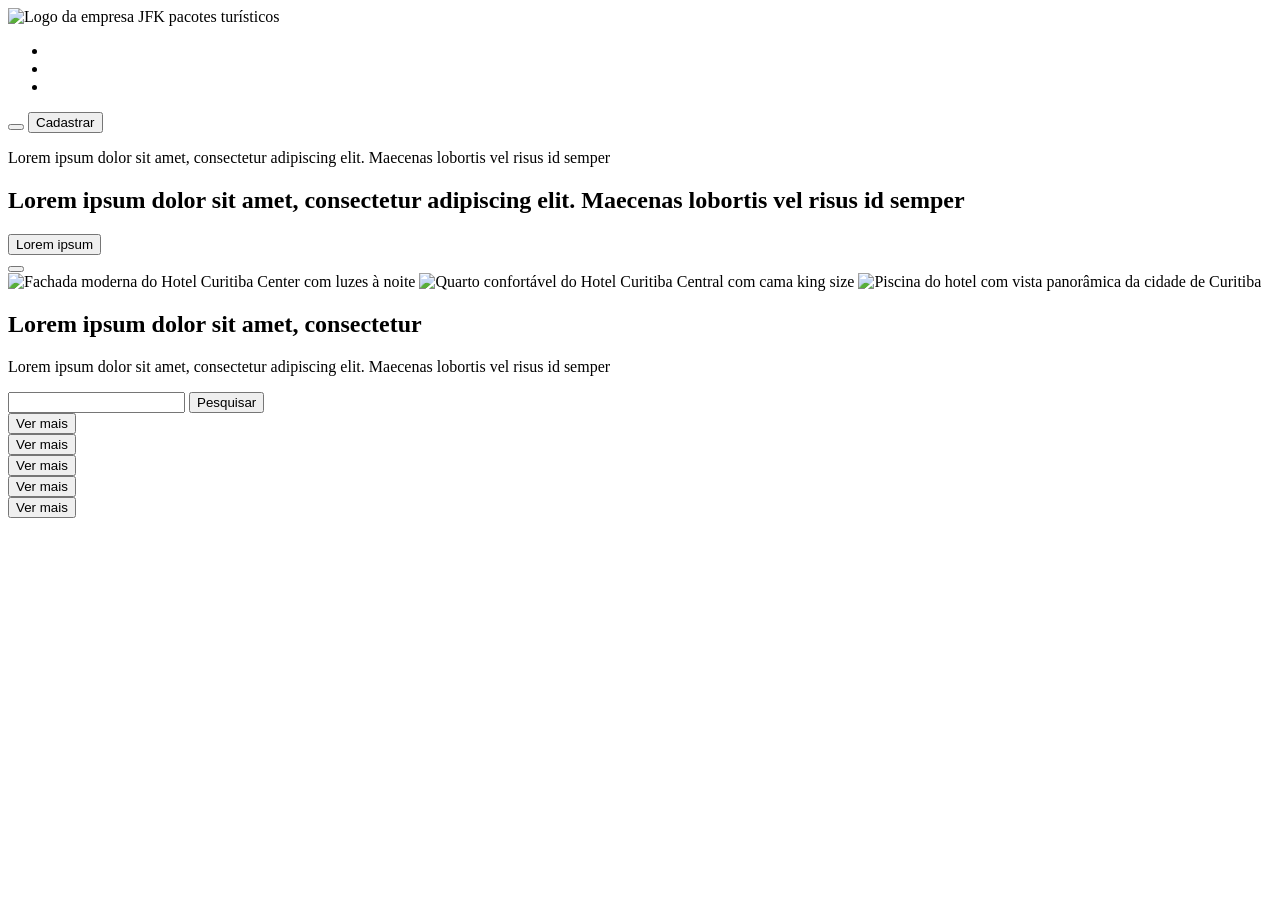
==== index.html @ 351b77db "first commit" ====
<!DOCTYPE html>
<html lang="pt-br">
	<head>
		<meta charset="UTF-8" />
		<meta name="viewport" content="width=device-width, initial-scale=1.0" />
		<title>JFK pacotes turísticos</title>
	</head>
	<body>
		<header>
			<nav>
				<img class="logo" alt="Logo da empresa JFK pacotes turísticos" />
				<div>
					<ul>
						<!-- ícones das redes sociais -->
						<li>
							<i></i>
						</li>
						<li>
							<i></i>
						</li>
						<li>
							<i></i>
						</li>
					</ul>
					<button><i></i></button>
					<button>Cadastrar</button>
				</div>
			</nav>
		</header>
		<main>
			<!-- HeroSection -->
			<section>
				<div>
					<p>Lorem ipsum dolor sit amet, consectetur adipiscing elit. Maecenas lobortis vel risus id semper</p>
					<h1>Lorem ipsum dolor sit amet, consectetur adipiscing elit. Maecenas lobortis vel risus id semper</h1>
					<button>
						<span>Lorem ipsum</span>
						<i></i>
					</button>
				</div>
				<button>
					<i></i>
				</button>
				<div class="carousel">
					<img src="" alt="Fachada moderna do Hotel Curitiba Center com luzes à noite" />
					<img src="" alt="Quarto confortável do Hotel Curitiba Central com cama king size" />
					<img src="" alt="Piscina do hotel com vista panorâmica da cidade de Curitiba" />
				</div>
			</section>
			<!-- Seção de pesquisa -->
			<section>
				<div>
					<div>
						<h2>Lorem ipsum dolor sit amet, consectetur</h2>
						<p>Lorem ipsum dolor sit amet, consectetur adipiscing elit. Maecenas lobortis vel risus id semper</p>
					</div>
					<div>
						<form action="">
							<input type="text" />
							<button><span>Pesquisar</span></button>
						</form>
					</div>
				</div>
				<div>
					<article class="card">
						<button>Ver mais</button>
					</article>
					<article class="card">
						<button>Ver mais</button>
					</article>
					<article class="card">
						<button>Ver mais</button>
					</article>
					<article class="card">
						<button>Ver mais</button>
					</article>
					<article class="card">
						<button>Ver mais</button>
					</article>
				</div>
			</section>
		</main>
	</body>
</html>
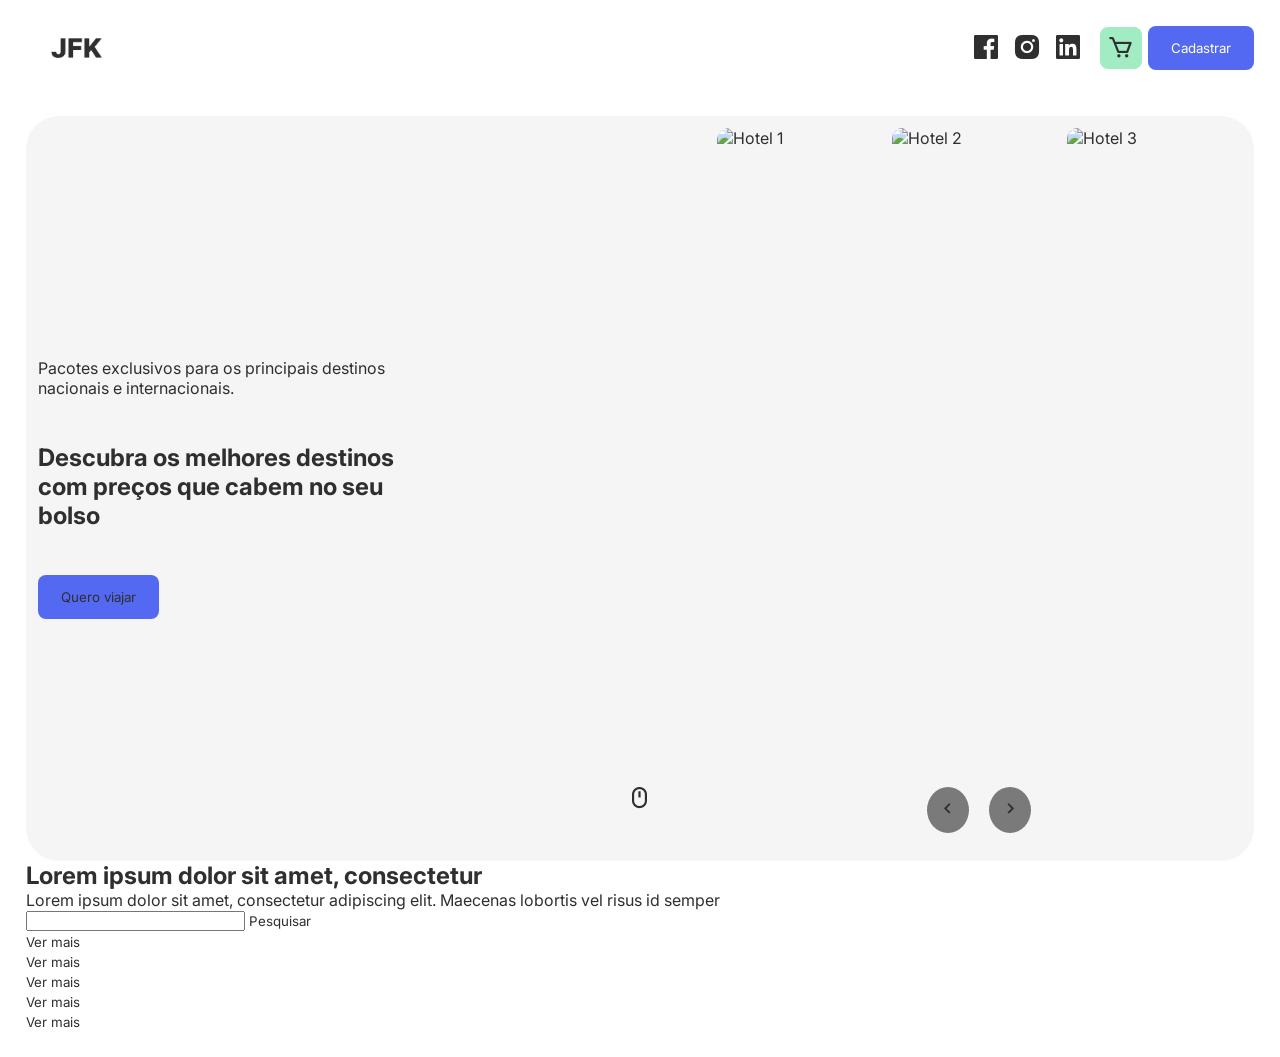
==== commit 36b040f0: "Adiciona logo da empresa e estiliza o layout da página inicial com CSS" ====
--- a/index.html
+++ b/index.html
@@ -4,47 +4,56 @@
 		<meta charset="UTF-8" />
 		<meta name="viewport" content="width=device-width, initial-scale=1.0" />
 		<title>JFK pacotes turísticos</title>
+		<link rel="stylesheet" href="./assets/styles.css" />
+		<link href="https://unpkg.com/boxicons@2.1.4/css/boxicons.min.css" rel="stylesheet" />
 	</head>
 	<body>
 		<header>
+			<img class="logo" src="./assets/company-logo.png" alt="Logo da empresa JFK pacotes turísticos" />
 			<nav>
-				<img class="logo" alt="Logo da empresa JFK pacotes turísticos" />
-				<div>
-					<ul>
-						<!-- ícones das redes sociais -->
-						<li>
-							<i></i>
-						</li>
-						<li>
-							<i></i>
-						</li>
-						<li>
-							<i></i>
-						</li>
-					</ul>
-					<button><i></i></button>
-					<button>Cadastrar</button>
+				<ul>
+					<li>
+						<i class="bx bxl-facebook-square"></i>
+					</li>
+					<li>
+						<i class="bx bxl-instagram-alt"></i>
+					</li>
+					<li>
+						<i class="bx bxl-linkedin-square"></i>
+					</li>
+				</ul>
+				<div class="buttons">
+					<button class="button default"><i class="bx bx-cart"></i></button>
+					<button class="button primary">Cadastrar</button>
 				</div>
 			</nav>
 		</header>
 		<main>
 			<!-- HeroSection -->
-			<section>
-				<div>
-					<p>Lorem ipsum dolor sit amet, consectetur adipiscing elit. Maecenas lobortis vel risus id semper</p>
-					<h1>Lorem ipsum dolor sit amet, consectetur adipiscing elit. Maecenas lobortis vel risus id semper</h1>
-					<button>
-						<span>Lorem ipsum</span>
+			<section class="hero-section">
+				<div class="content">
+					<p>Pacotes exclusivos para os principais destinos nacionais e internacionais.</p>
+					<h1>Descubra os melhores destinos com preços que cabem no seu bolso</h1>
+					<button class="button primary">
+						<span>Quero viajar</span>
 						<i></i>
 					</button>
 				</div>
-				<button>
-					<i></i>
+				<button class="button-cursor">
+					<i class="bx bx-mouse bx-fade-down"></i>
 				</button>
-				<div class="carousel">
-					<img src="" alt="Fachada moderna do Hotel Curitiba Center com luzes à noite" />
-					<img src="" alt="Quarto confortável do Hotel Curitiba Central com cama king size" />
-					<img src="" alt="Piscina do hotel com vista panorâmica da cidade de Curitiba" />
+
+				<div class="carousel-vertical">
+					<div class="carousel-track">
+						<img src="https://picsum.photos/id/1018/400/700" alt="Hotel 1" />
+						<img src="https://picsum.photos/id/1015/400/700" alt="Hotel 2" />
+						<img src="https://picsum.photos/id/1016/400/700" alt="Hotel 3" />
+					</div>
+
+					<div class="carousel-controls">
+						<button id="prevV"><i class="bx bx-chevron-left"></i></button>
+						<button id="nextV"><i class="bx bx-chevron-right"></i></button>
+					</div>
 				</div>
 			</section>
 			<!-- Seção de pesquisa -->
@@ -80,5 +89,27 @@
 				</div>
 			</section>
 		</main>
+		<script>
+			const track = document.querySelector(".carousel-track");
+			const prevV = document.getElementById("prevV");
+			const nextV = document.getElementById("nextV");
+
+			let index = 0;
+
+			function updateCarousel() {
+				const offset = -index * 420; // largura do card + margin-right
+				track.style.transform = `translateX(${offset}px)`;
+			}
+
+			nextV.addEventListener("click", () => {
+				index = (index + 1) % track.children.length;
+				updateCarousel();
+			});
+
+			prevV.addEventListener("click", () => {
+				index = (index - 1 + track.children.length) % track.children.length;
+				updateCarousel();
+			});
+		</script>
 	</body>
 </html>
--- a/assets/styles.css
+++ b/assets/styles.css
@@ -0,0 +1,145 @@
+@import url("https://fonts.googleapis.com/css2?family=Inter:ital,opsz,wght@0,14..32,100..900;1,14..32,100..900&display=swap");
+
+* {
+	padding: 0;
+	margin: 0;
+	font-family: "Inter", sans-serif;
+	color: #2f2f2f;
+}
+
+.button {
+	display: flex;
+	justify-content: center;
+	border-radius: 8px;
+	align-items: center;
+    width: fit-content;
+}
+
+.button.default {
+	padding: 0.6vw;
+	background-color: #37d67f77;
+}
+
+.button.primary {
+	padding: 1.6vh 1.8vw;
+	background-color: #5469f1;
+	color: white;
+}
+
+button {
+	border: none;
+	background-color: transparent;
+}
+
+body {
+	padding: 2vw;
+}
+
+header {
+	padding: 2vw;
+	display: flex;
+	align-items: center;
+	background-color: white;
+	position: fixed;
+	top: 0;
+	width: -webkit-fill-available;
+	justify-content: space-between;
+}
+
+header nav {
+	gap: 1.2vw;
+}
+
+header nav,
+nav ul,
+header nav .buttons {
+	display: flex;
+	align-items: center;
+}
+
+nav i {
+	font-size: 2em;
+}
+
+header nav .buttons {
+	gap: 0.5vw;
+}
+
+header nav ul {
+	list-style: none;
+	gap: 0.7vw;
+}
+
+.logo {
+	width: 4vw;
+	height: fit-content;
+}
+
+.hero-section {
+	background-color: #83838314;
+	padding: 1vw;
+	border-radius: 33px;
+	height: 80vh;
+	display: flex;
+	position: relative;
+	margin-top: 10vh;
+    justify-content: space-between;
+	align-items: center;
+}
+
+.hero-section .content {
+	display: flex;
+	flex-direction: column;
+	width: 30vw;
+	gap: 5vh;
+}
+
+.button-cursor {
+	position: absolute;
+	bottom: 4vh;
+	left: 50%;
+	transform: translate(-50%, -50%);
+}
+
+.button-cursor i {
+	font-size: 2vw;
+}
+.carousel-vertical {
+	position: relative;
+    width: 41vw;
+    height: 100%;
+	overflow: hidden;
+	border-radius: 12px;
+}
+
+.carousel-track {
+	display: flex;
+	transition: transform 0.6s ease-in-out;
+}
+
+.carousel-track img {
+	width: 400px;
+	height: 700px;
+	object-fit: cover;
+	margin-right: 20px;
+	border-radius: 10px;
+}
+
+.carousel-controls {
+	position: absolute;
+	bottom: 15px;
+	left: 50%;
+	transform: translateX(-50%);
+	display: flex;
+	gap: 20px;
+}
+
+.carousel-controls button {
+	background: rgba(0, 0, 0, 0.5);
+	color: white;
+	border: none;
+	padding: 10px;
+	font-size: 22px;
+	border-radius: 50%;
+	cursor: pointer;
+}
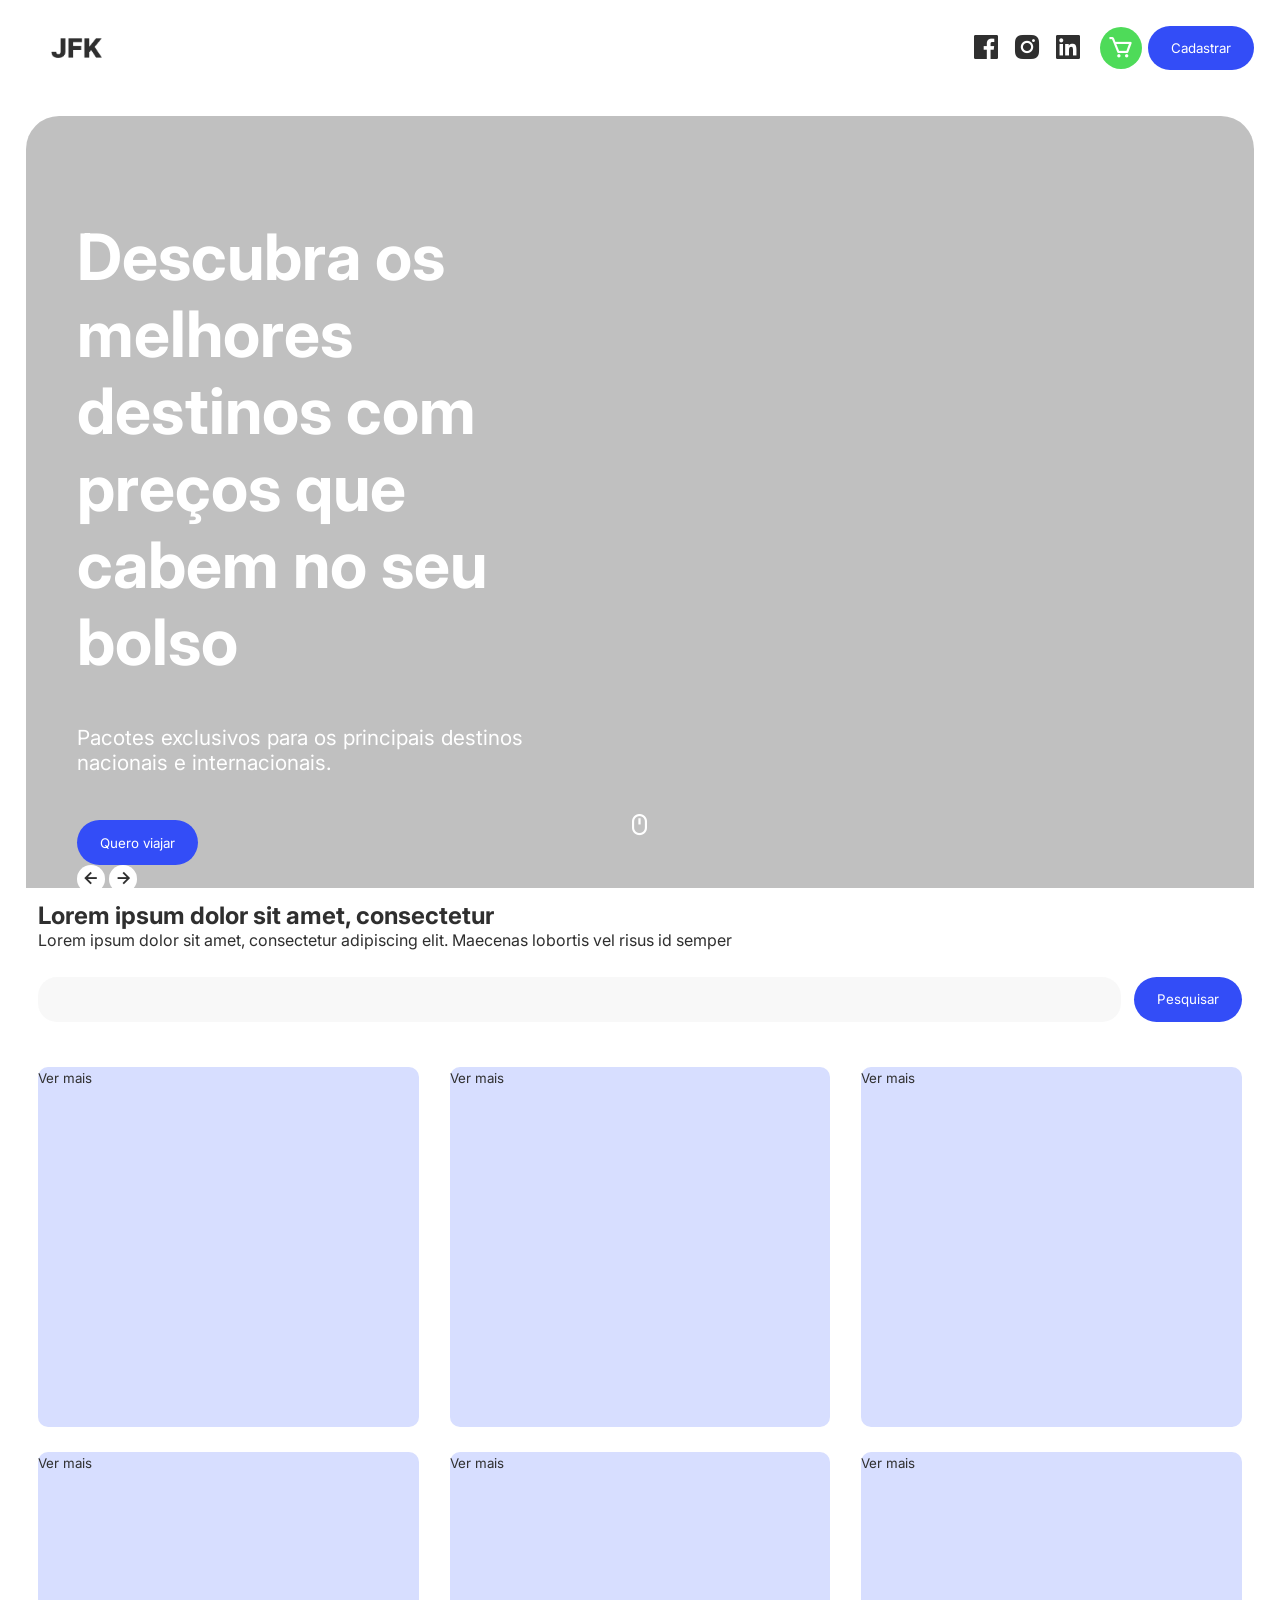
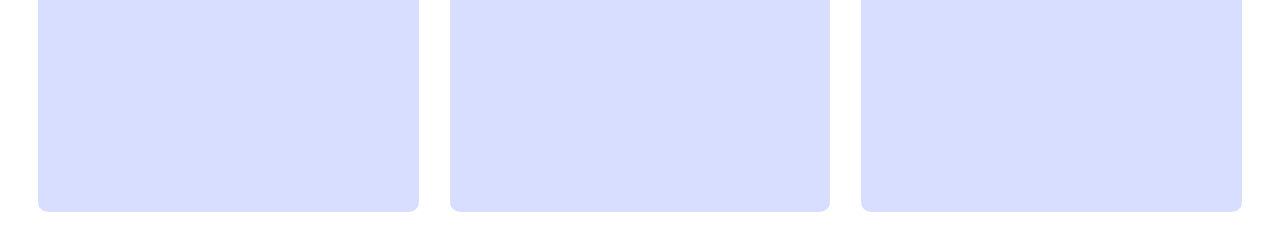
==== commit ccf8fdc0: "Adiciona novas imagens e reformula a seção de herói com carrossel e seção de pesquisa" ====
--- a/index.html
+++ b/index.html
@@ -31,33 +31,31 @@
 		<main>
 			<!-- HeroSection -->
 			<section class="hero-section">
-				<div class="content">
-					<p>Pacotes exclusivos para os principais destinos nacionais e internacionais.</p>
-					<h1>Descubra os melhores destinos com preços que cabem no seu bolso</h1>
-					<button class="button primary">
-						<span>Quero viajar</span>
-						<i></i>
-					</button>
+				<div class="container"></div>
+				<div class="carousel-wrapper">
+					<div class="content">
+						<h1>Descubra os melhores destinos com preços que cabem no seu bolso</h1>
+						<p>Pacotes exclusivos para os principais destinos nacionais e internacionais.</p>
+						<button class="button primary">
+							<span>Quero viajar</span>
+							<i></i>
+						</button>
+					</div>
+					<div class="carousel-control">
+						<button class="carousel-control-button">
+							<i class="bx bx-left-arrow-alt"></i>
+						</button>
+						<button class="carousel-control-button">
+							<i class="bx bx-right-arrow-alt"></i>
+						</button>
+					</div>
 				</div>
 				<button class="button-cursor">
 					<i class="bx bx-mouse bx-fade-down"></i>
 				</button>
-
-				<div class="carousel-vertical">
-					<div class="carousel-track">
-						<img src="https://picsum.photos/id/1018/400/700" alt="Hotel 1" />
-						<img src="https://picsum.photos/id/1015/400/700" alt="Hotel 2" />
-						<img src="https://picsum.photos/id/1016/400/700" alt="Hotel 3" />
-					</div>
-
-					<div class="carousel-controls">
-						<button id="prevV"><i class="bx bx-chevron-left"></i></button>
-						<button id="nextV"><i class="bx bx-chevron-right"></i></button>
-					</div>
-				</div>
 			</section>
 			<!-- Seção de pesquisa -->
-			<section>
+			<section class="search-section">
 				<div>
 					<div>
 						<h2>Lorem ipsum dolor sit amet, consectetur</h2>
@@ -66,11 +64,14 @@
 					<div>
 						<form action="">
 							<input type="text" />
-							<button><span>Pesquisar</span></button>
+							<button class="button primary"><span>Pesquisar</span></button>
 						</form>
 					</div>
 				</div>
-				<div>
+				<div class="cards-list">
+					<article class="card">
+						<button>Ver mais</button>
+					</article>
 					<article class="card">
 						<button>Ver mais</button>
 					</article>
@@ -89,27 +90,5 @@
 				</div>
 			</section>
 		</main>
-		<script>
-			const track = document.querySelector(".carousel-track");
-			const prevV = document.getElementById("prevV");
-			const nextV = document.getElementById("nextV");
-
-			let index = 0;
-
-			function updateCarousel() {
-				const offset = -index * 420; // largura do card + margin-right
-				track.style.transform = `translateX(${offset}px)`;
-			}
-
-			nextV.addEventListener("click", () => {
-				index = (index + 1) % track.children.length;
-				updateCarousel();
-			});
-
-			prevV.addEventListener("click", () => {
-				index = (index - 1 + track.children.length) % track.children.length;
-				updateCarousel();
-			});
-		</script>
 	</body>
 </html>
--- a/assets/styles.css
+++ b/assets/styles.css
@@ -10,19 +10,35 @@
 .button {
 	display: flex;
 	justify-content: center;
-	border-radius: 8px;
-	align-items: center;
-    width: fit-content;
+	border-radius: 33px;
+	align-items: center;
+	width: fit-content;
+}
+
+.button * {
+	color: white;
 }
 
 .button.default {
 	padding: 0.6vw;
-	background-color: #37d67f77;
+	background-color: #4edb59;
+}
+
+.button.white {
+	padding: 1.5vh 1.8vw;
+	font-size: 1em;
+	font-weight: 600;
+	background-color: #fff !important;
+	border-radius: 35px;
+}
+
+.button.white * {
+	color: #2f2f2f !important;
 }
 
 .button.primary {
 	padding: 1.6vh 1.8vw;
-	background-color: #5469f1;
+	background-color: #334df7;
 	color: white;
 }
 
@@ -39,6 +55,7 @@
 	padding: 2vw;
 	display: flex;
 	align-items: center;
+	z-index: 5;
 	background-color: white;
 	position: fixed;
 	top: 0;
@@ -76,22 +93,63 @@
 }
 
 .hero-section {
-	background-color: #83838314;
-	padding: 1vw;
-	border-radius: 33px;
-	height: 80vh;
+	background: url(../assets/montanha-e-praia-de-botafogo-no-rio-de-janeiro-brasil.jpg) no-repeat;
+	background-size: cover;
+	background-attachment: fixed;
+	background-position: center;
+	padding: 1vw 0vw 1vw 1vw;
+	border-radius: 33px 33px 0 0;
+	height: 83vh;
 	display: flex;
 	position: relative;
 	margin-top: 10vh;
-    justify-content: space-between;
-	align-items: center;
+	justify-content: space-between;
+	align-items: center;
+	position: relative;
+	overflow: hidden;
+}
+
+.container {
+	width: 100%;
+	position: absolute;
+	top: 0;
+	height: 100%;
+	background-color: rgba(0, 0, 0, 0.247);
+	left: 0;
 }
 
 .hero-section .content {
 	display: flex;
 	flex-direction: column;
-	width: 30vw;
+	width: 40vw;
 	gap: 5vh;
+}
+
+.hero-section .content p {
+	font-size: 1.3em;
+	color: white;
+}
+
+.hero-section .content h1 {
+	color: white;
+	font-size: 4em;
+}
+
+.carousel-wrapper {
+	padding: 10vh 0 2vh 3vw;
+	display: flex;
+	flex-direction: column;
+	z-index: 2;
+	height: -webkit-fill-available;
+	justify-content: space-between;
+}
+
+.carousel-control-button {
+	background-color: white;
+	font-size: 1.4em;
+	width: 2.2vw;
+	border-radius: 100%;
+	height: 2.2vw;
 }
 
 .button-cursor {
@@ -102,14 +160,17 @@
 }
 
 .button-cursor i {
+	color: white;
 	font-size: 2vw;
 }
+
 .carousel-vertical {
 	position: relative;
-    width: 41vw;
-    height: 100%;
+	width: 45vw;
 	overflow: hidden;
 	border-radius: 12px;
+	border-top-right-radius: 0;
+	border-bottom-right-radius: 0;
 }
 
 .carousel-track {
@@ -118,11 +179,14 @@
 }
 
 .carousel-track img {
-	width: 400px;
+	width: 500px;
 	height: 700px;
 	object-fit: cover;
 	margin-right: 20px;
-	border-radius: 10px;
+}
+
+.carousel-track img:last-child {
+	margin-right: 0;
 }
 
 .carousel-controls {
@@ -143,3 +207,36 @@
 	border-radius: 50%;
 	cursor: pointer;
 }
+
+.search-section {
+	padding: 1vw;
+}
+
+.search-section input {
+	width: 100%;
+	background-color: #8989890f;
+	border: none;
+	padding: 10px;
+	border-radius: 19px;
+}
+
+.search-section form {
+	display: flex;
+	gap: 1vw;
+	margin-top: 3vh;
+}
+
+.card {
+	background-color: #d7deff;
+    width: 29.7vw;
+    height: 40vh;
+	border-radius: 10px;
+}
+
+.cards-list {
+	display: flex;
+	flex-wrap: wrap;
+	justify-content: space-between;
+	gap: 2vw;
+	margin-top: 5vh;
+}
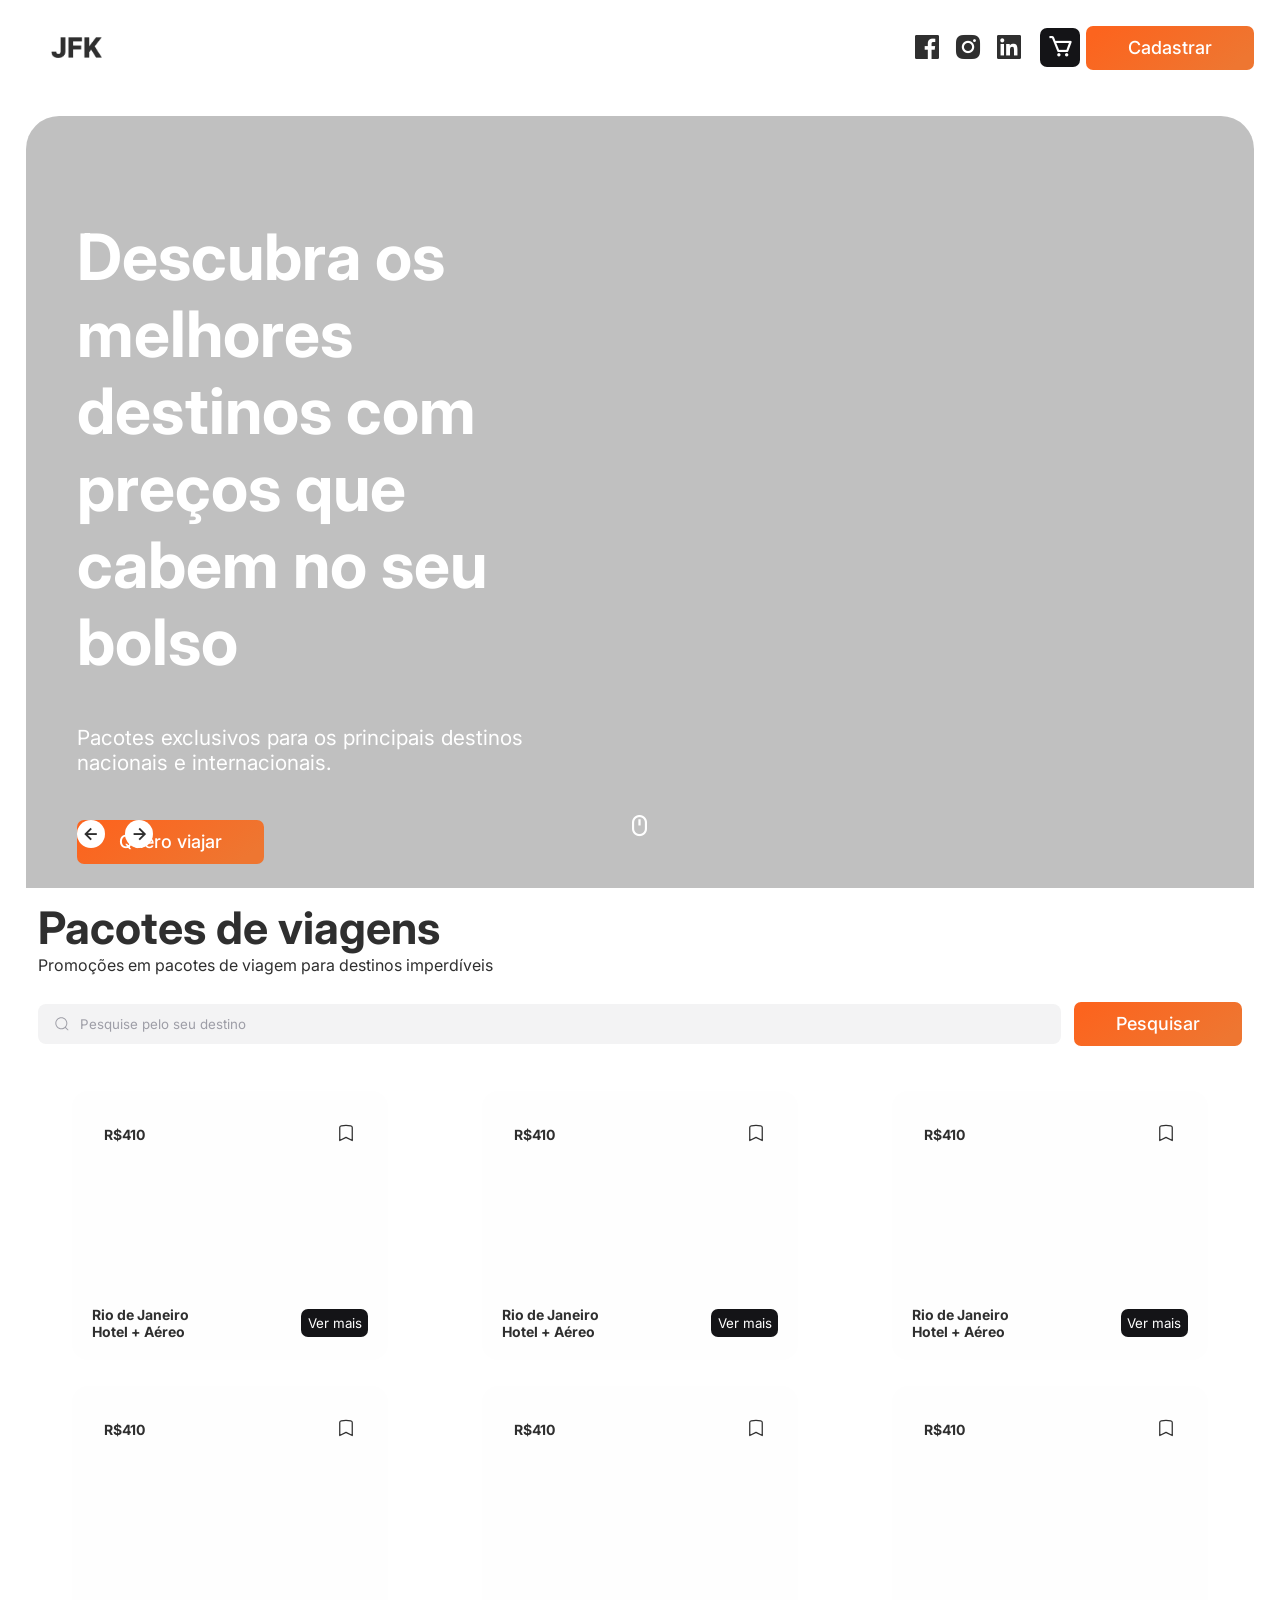
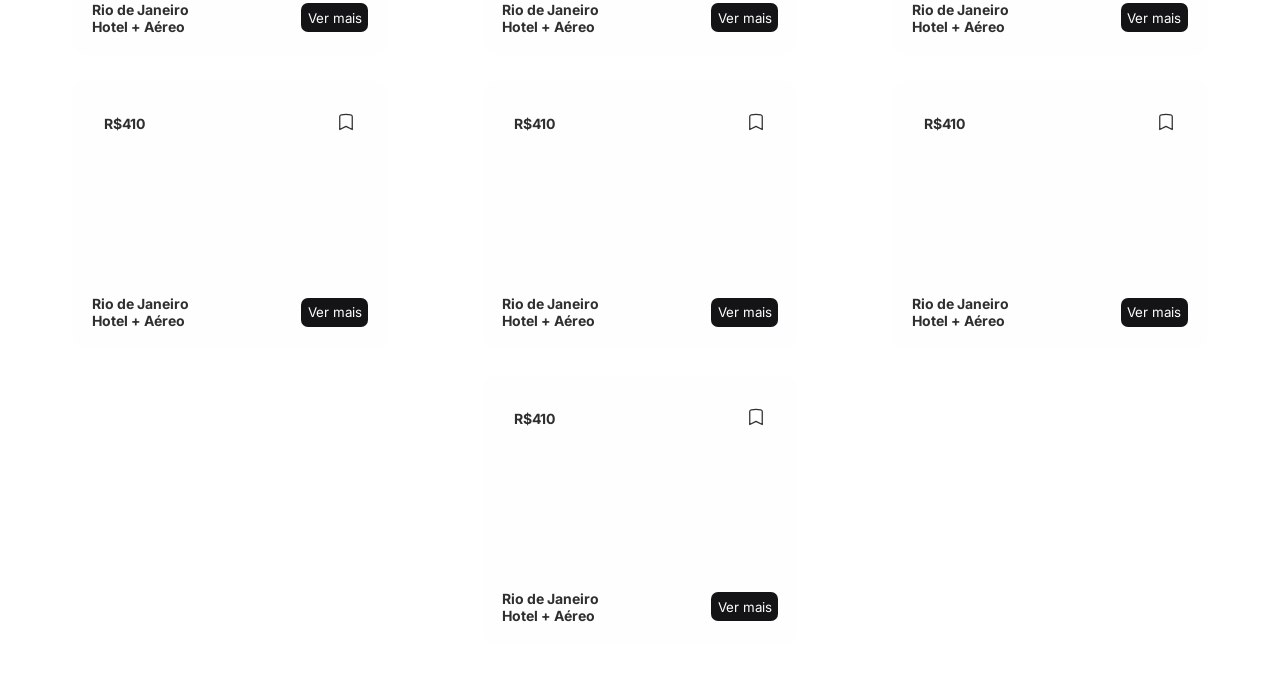
==== commit 8f51e4a7: "Atualiza estilos e estrutura da seção de pesquisa e cartões, incluindo novos elementos e melhorias v" ====
--- a/index.html
+++ b/index.html
@@ -41,7 +41,7 @@
 							<i></i>
 						</button>
 					</div>
-					<div class="carousel-control">
+					<div class="carousel-controls">
 						<button class="carousel-control-button">
 							<i class="bx bx-left-arrow-alt"></i>
 						</button>
@@ -58,34 +58,375 @@
 			<section class="search-section">
 				<div>
 					<div>
-						<h2>Lorem ipsum dolor sit amet, consectetur</h2>
-						<p>Lorem ipsum dolor sit amet, consectetur adipiscing elit. Maecenas lobortis vel risus id semper</p>
+						<h2>Pacotes de viagens</h2>
+						<p>Promoções em pacotes de viagem para destinos imperdíveis</p>
 					</div>
 					<div>
 						<form action="">
-							<input type="text" />
+							<div class="group">
+								<svg class="icon" aria-hidden="true" viewBox="0 0 24 24">
+									<g>
+										<path
+											d="M21.53 20.47l-3.66-3.66C19.195 15.24 20 13.214 20 11c0-4.97-4.03-9-9-9s-9 4.03-9 9 4.03 9 9 9c2.215 0 4.24-.804 5.808-2.13l3.66 3.66c.147.146.34.22.53.22s.385-.073.53-.22c.295-.293.295-.767.002-1.06zM3.5 11c0-4.135 3.365-7.5 7.5-7.5s7.5 3.365 7.5 7.5-3.365 7.5-7.5 7.5-7.5-3.365-7.5-7.5z"></path>
+									</g>
+								</svg>
+								<input placeholder="Pesquise pelo seu destino" type="search" class="input" />
+							</div>
 							<button class="button primary"><span>Pesquisar</span></button>
 						</form>
 					</div>
 				</div>
 				<div class="cards-list">
 					<article class="card">
-						<button>Ver mais</button>
-					</article>
-					<article class="card">
-						<button>Ver mais</button>
-					</article>
-					<article class="card">
-						<button>Ver mais</button>
-					</article>
-					<article class="card">
-						<button>Ver mais</button>
-					</article>
-					<article class="card">
-						<button>Ver mais</button>
-					</article>
-					<article class="card">
-						<button>Ver mais</button>
+						<section class="card__hero">
+							<div class="card__hero-header">
+								<span>R$410</span>
+								<div class="card__icon">
+									<svg
+										height="20"
+										width="20"
+										stroke="currentColor"
+										stroke-width="1.5"
+										viewBox="0 0 24 24"
+										fill="none"
+										xmlns="http://www.w3.org/2000/svg">
+										<path
+											d="M17.593 3.322c1.1.128 1.907 1.077 1.907 2.185V21L12 17.25 4.5 21V5.507c0-1.108.806-2.057 1.907-2.185a48.507 48.507 0 0111.186 0z"
+											stroke-linejoin="round"
+											stroke-linecap="round"></path>
+									</svg>
+								</div>
+							</div>
+						</section>
+
+						<footer class="card__footer">
+							<div class="card__job-summary">
+								<div class="card__job">
+									<p class="card__job-title">
+										Rio de Janeiro
+										<br />
+										Hotel + Aéreo
+									</p>
+								</div>
+							</div>
+							<button class="button default">Ver mais</button>
+						</footer>
+					</article>
+					<article class="card">
+						<section class="card__hero">
+							<div class="card__hero-header">
+								<span>R$410</span>
+								<div class="card__icon">
+									<svg
+										height="20"
+										width="20"
+										stroke="currentColor"
+										stroke-width="1.5"
+										viewBox="0 0 24 24"
+										fill="none"
+										xmlns="http://www.w3.org/2000/svg">
+										<path
+											d="M17.593 3.322c1.1.128 1.907 1.077 1.907 2.185V21L12 17.25 4.5 21V5.507c0-1.108.806-2.057 1.907-2.185a48.507 48.507 0 0111.186 0z"
+											stroke-linejoin="round"
+											stroke-linecap="round"></path>
+									</svg>
+								</div>
+							</div>
+						</section>
+
+						<footer class="card__footer">
+							<div class="card__job-summary">
+								<div class="card__job">
+									<p class="card__job-title">
+										Rio de Janeiro
+										<br />
+										Hotel + Aéreo
+									</p>
+								</div>
+							</div>
+							<button class="button default">Ver mais</button>
+						</footer>
+					</article>
+					<article class="card">
+						<section class="card__hero">
+							<div class="card__hero-header">
+								<span>R$410</span>
+								<div class="card__icon">
+									<svg
+										height="20"
+										width="20"
+										stroke="currentColor"
+										stroke-width="1.5"
+										viewBox="0 0 24 24"
+										fill="none"
+										xmlns="http://www.w3.org/2000/svg">
+										<path
+											d="M17.593 3.322c1.1.128 1.907 1.077 1.907 2.185V21L12 17.25 4.5 21V5.507c0-1.108.806-2.057 1.907-2.185a48.507 48.507 0 0111.186 0z"
+											stroke-linejoin="round"
+											stroke-linecap="round"></path>
+									</svg>
+								</div>
+							</div>
+						</section>
+
+						<footer class="card__footer">
+							<div class="card__job-summary">
+								<div class="card__job">
+									<p class="card__job-title">
+										Rio de Janeiro
+										<br />
+										Hotel + Aéreo
+									</p>
+								</div>
+							</div>
+							<button class="button default">Ver mais</button>
+						</footer>
+					</article>
+					<article class="card">
+						<section class="card__hero">
+							<div class="card__hero-header">
+								<span>R$410</span>
+								<div class="card__icon">
+									<svg
+										height="20"
+										width="20"
+										stroke="currentColor"
+										stroke-width="1.5"
+										viewBox="0 0 24 24"
+										fill="none"
+										xmlns="http://www.w3.org/2000/svg">
+										<path
+											d="M17.593 3.322c1.1.128 1.907 1.077 1.907 2.185V21L12 17.25 4.5 21V5.507c0-1.108.806-2.057 1.907-2.185a48.507 48.507 0 0111.186 0z"
+											stroke-linejoin="round"
+											stroke-linecap="round"></path>
+									</svg>
+								</div>
+							</div>
+						</section>
+
+						<footer class="card__footer">
+							<div class="card__job-summary">
+								<div class="card__job">
+									<p class="card__job-title">
+										Rio de Janeiro
+										<br />
+										Hotel + Aéreo
+									</p>
+								</div>
+							</div>
+							<button class="button default">Ver mais</button>
+						</footer>
+					</article>
+					<article class="card">
+						<section class="card__hero">
+							<div class="card__hero-header">
+								<span>R$410</span>
+								<div class="card__icon">
+									<svg
+										height="20"
+										width="20"
+										stroke="currentColor"
+										stroke-width="1.5"
+										viewBox="0 0 24 24"
+										fill="none"
+										xmlns="http://www.w3.org/2000/svg">
+										<path
+											d="M17.593 3.322c1.1.128 1.907 1.077 1.907 2.185V21L12 17.25 4.5 21V5.507c0-1.108.806-2.057 1.907-2.185a48.507 48.507 0 0111.186 0z"
+											stroke-linejoin="round"
+											stroke-linecap="round"></path>
+									</svg>
+								</div>
+							</div>
+						</section>
+
+						<footer class="card__footer">
+							<div class="card__job-summary">
+								<div class="card__job">
+									<p class="card__job-title">
+										Rio de Janeiro
+										<br />
+										Hotel + Aéreo
+									</p>
+								</div>
+							</div>
+							<button class="button default">Ver mais</button>
+						</footer>
+					</article>
+
+					<article class="card">
+						<section class="card__hero">
+							<div class="card__hero-header">
+								<span>R$410</span>
+								<div class="card__icon">
+									<svg
+										height="20"
+										width="20"
+										stroke="currentColor"
+										stroke-width="1.5"
+										viewBox="0 0 24 24"
+										fill="none"
+										xmlns="http://www.w3.org/2000/svg">
+										<path
+											d="M17.593 3.322c1.1.128 1.907 1.077 1.907 2.185V21L12 17.25 4.5 21V5.507c0-1.108.806-2.057 1.907-2.185a48.507 48.507 0 0111.186 0z"
+											stroke-linejoin="round"
+											stroke-linecap="round"></path>
+									</svg>
+								</div>
+							</div>
+						</section>
+
+						<footer class="card__footer">
+							<div class="card__job-summary">
+								<div class="card__job">
+									<p class="card__job-title">
+										Rio de Janeiro
+										<br />
+										Hotel + Aéreo
+									</p>
+								</div>
+							</div>
+							<button class="button default">Ver mais</button>
+						</footer>
+					</article>
+					<article class="card">
+						<section class="card__hero">
+							<div class="card__hero-header">
+								<span>R$410</span>
+								<div class="card__icon">
+									<svg
+										height="20"
+										width="20"
+										stroke="currentColor"
+										stroke-width="1.5"
+										viewBox="0 0 24 24"
+										fill="none"
+										xmlns="http://www.w3.org/2000/svg">
+										<path
+											d="M17.593 3.322c1.1.128 1.907 1.077 1.907 2.185V21L12 17.25 4.5 21V5.507c0-1.108.806-2.057 1.907-2.185a48.507 48.507 0 0111.186 0z"
+											stroke-linejoin="round"
+											stroke-linecap="round"></path>
+									</svg>
+								</div>
+							</div>
+						</section>
+
+						<footer class="card__footer">
+							<div class="card__job-summary">
+								<div class="card__job">
+									<p class="card__job-title">
+										Rio de Janeiro
+										<br />
+										Hotel + Aéreo
+									</p>
+								</div>
+							</div>
+							<button class="button default">Ver mais</button>
+						</footer>
+					</article>
+					<article class="card">
+						<section class="card__hero">
+							<div class="card__hero-header">
+								<span>R$410</span>
+								<div class="card__icon">
+									<svg
+										height="20"
+										width="20"
+										stroke="currentColor"
+										stroke-width="1.5"
+										viewBox="0 0 24 24"
+										fill="none"
+										xmlns="http://www.w3.org/2000/svg">
+										<path
+											d="M17.593 3.322c1.1.128 1.907 1.077 1.907 2.185V21L12 17.25 4.5 21V5.507c0-1.108.806-2.057 1.907-2.185a48.507 48.507 0 0111.186 0z"
+											stroke-linejoin="round"
+											stroke-linecap="round"></path>
+									</svg>
+								</div>
+							</div>
+						</section>
+
+						<footer class="card__footer">
+							<div class="card__job-summary">
+								<div class="card__job">
+									<p class="card__job-title">
+										Rio de Janeiro
+										<br />
+										Hotel + Aéreo
+									</p>
+								</div>
+							</div>
+							<button class="button default">Ver mais</button>
+						</footer>
+					</article>
+					<article class="card">
+						<section class="card__hero">
+							<div class="card__hero-header">
+								<span>R$410</span>
+								<div class="card__icon">
+									<svg
+										height="20"
+										width="20"
+										stroke="currentColor"
+										stroke-width="1.5"
+										viewBox="0 0 24 24"
+										fill="none"
+										xmlns="http://www.w3.org/2000/svg">
+										<path
+											d="M17.593 3.322c1.1.128 1.907 1.077 1.907 2.185V21L12 17.25 4.5 21V5.507c0-1.108.806-2.057 1.907-2.185a48.507 48.507 0 0111.186 0z"
+											stroke-linejoin="round"
+											stroke-linecap="round"></path>
+									</svg>
+								</div>
+							</div>
+						</section>
+
+						<footer class="card__footer">
+							<div class="card__job-summary">
+								<div class="card__job">
+									<p class="card__job-title">
+										Rio de Janeiro
+										<br />
+										Hotel + Aéreo
+									</p>
+								</div>
+							</div>
+							<button class="button default">Ver mais</button>
+						</footer>
+					</article>
+					<article class="card">
+						<section class="card__hero">
+							<div class="card__hero-header">
+								<span>R$410</span>
+								<div class="card__icon">
+									<svg
+										height="20"
+										width="20"
+										stroke="currentColor"
+										stroke-width="1.5"
+										viewBox="0 0 24 24"
+										fill="none"
+										xmlns="http://www.w3.org/2000/svg">
+										<path
+											d="M17.593 3.322c1.1.128 1.907 1.077 1.907 2.185V21L12 17.25 4.5 21V5.507c0-1.108.806-2.057 1.907-2.185a48.507 48.507 0 0111.186 0z"
+											stroke-linejoin="round"
+											stroke-linecap="round"></path>
+									</svg>
+								</div>
+							</div>
+						</section>
+
+						<footer class="card__footer">
+							<div class="card__job-summary">
+								<div class="card__job">
+									<p class="card__job-title">
+										Rio de Janeiro
+										<br />
+										Hotel + Aéreo
+									</p>
+								</div>
+							</div>
+							<button class="button default">Ver mais</button>
+						</footer>
 					</article>
 				</div>
 			</section>
--- a/assets/styles.css
+++ b/assets/styles.css
@@ -7,11 +7,17 @@
 	color: #2f2f2f;
 }
 
-.button {
+h2 {
+	font-size: 2.8em;
+}
+
+button {
 	display: flex;
 	justify-content: center;
-	border-radius: 33px;
-	align-items: center;
+	align-items: center;
+	border: none;
+	background-color: transparent;
+	border-radius: 7px;
 	width: fit-content;
 }
 
@@ -20,11 +26,14 @@
 }
 
 .button.default {
-	padding: 0.6vw;
-	background-color: #4edb59;
+	padding: 0.35vw;
+	background: #141417;
+	color: white;
+	border: 2px solid transparent;
 }
 
 .button.white {
+	border: 2px solid transparent;
 	padding: 1.5vh 1.8vw;
 	font-size: 1em;
 	font-weight: 600;
@@ -37,14 +46,20 @@
 }
 
 .button.primary {
-	padding: 1.6vh 1.8vw;
-	background-color: #334df7;
-	color: white;
-}
-
-button {
-	border: none;
-	background-color: transparent;
+	background: linear-gradient(142.51deg, #fc641e 8.65%, #ee7631 88.82%) border-box;
+	border: 2px solid transparent;
+	padding: 10px 40px;
+	line-height: 20px;
+	cursor: pointer;
+	transition: all 0.3s;
+	color: white;
+	font-size: 18px;
+	font-weight: 500;
+}
+
+.button.primary:hover {
+	box-shadow: none;
+	opacity: 80%;
 }
 
 body {
@@ -164,79 +179,142 @@
 	font-size: 2vw;
 }
 
-.carousel-vertical {
-	position: relative;
-	width: 45vw;
-	overflow: hidden;
-	border-radius: 12px;
-	border-top-right-radius: 0;
-	border-bottom-right-radius: 0;
-}
-
-.carousel-track {
-	display: flex;
-	transition: transform 0.6s ease-in-out;
-}
-
-.carousel-track img {
-	width: 500px;
-	height: 700px;
-	object-fit: cover;
-	margin-right: 20px;
-}
-
-.carousel-track img:last-child {
-	margin-right: 0;
-}
 
 .carousel-controls {
 	position: absolute;
-	bottom: 15px;
-	left: 50%;
-	transform: translateX(-50%);
+	bottom: 40px;
 	display: flex;
 	gap: 20px;
-}
-
-.carousel-controls button {
-	background: rgba(0, 0, 0, 0.5);
-	color: white;
-	border: none;
-	padding: 10px;
-	font-size: 22px;
-	border-radius: 50%;
-	cursor: pointer;
 }
 
 .search-section {
 	padding: 1vw;
 }
 
-.search-section input {
-	width: 100%;
-	background-color: #8989890f;
-	border: none;
-	padding: 10px;
-	border-radius: 19px;
-}
-
 .search-section form {
 	display: flex;
 	gap: 1vw;
 	margin-top: 3vh;
 }
 
-.card {
-	background-color: #d7deff;
-    width: 29.7vw;
-    height: 40vh;
-	border-radius: 10px;
-}
-
 .cards-list {
 	display: flex;
 	flex-wrap: wrap;
 	justify-content: space-between;
 	gap: 2vw;
 	margin-top: 5vh;
-}+}
+
+.group {
+	display: flex;
+	line-height: 28px;
+	align-items: center;
+	position: relative;
+	width: 100%;
+}
+
+.input {
+	width: 100%;
+	height: 40px;
+	line-height: 28px;
+	padding: 0 1rem;
+	padding-left: 2.5rem;
+	border: 2px solid transparent;
+	border-radius: 8px;
+	outline: none;
+	background-color: #f3f3f4;
+	color: #0d0c22;
+	transition: 0.3s ease;
+}
+
+.input::placeholder {
+	color: #9e9ea7;
+}
+
+.input:focus,
+input:hover {
+	outline: none;
+	border-color: #0f1730;
+	background-color: #fff;
+	box-shadow: 0 0 0 4px rgba(11, 52, 235, 0.1);
+}
+
+.icon {
+	position: absolute;
+	left: 1rem;
+	fill: #9e9ea7;
+	width: 1rem;
+	height: 1rem;
+}
+
+.card {
+	margin: auto;
+	width: min(300px, 100%);
+	background-color: #fefefe;
+	border-radius: 1rem;
+	padding: 0.5rem;
+	color: #141417;
+}
+.card__hero {
+	background: url(https://media.staticontent.com/media/pictures/ea42c274-7263-43b7-bc2b-390e62612bfd/300x200)
+		no-repeat;
+	border-radius: 0.5rem 0.5rem 0 0;
+	padding: 1.5rem;
+	height: 147px;
+	font-size: 0.875rem;
+}
+
+.card__hero-header {
+	display: flex;
+	justify-content: space-between;
+	align-items: center;
+	flex-direction: row;
+	flex-wrap: nowrap;
+	gap: 1rem;
+	font-weight: 700;
+}
+.card__footer {
+	display: flex;
+	justify-content: flex-start;
+	align-items: start;
+	flex-direction: column;
+	flex-wrap: nowrap;
+	padding: 0.75rem;
+	row-gap: 1rem;
+	font-weight: 700;
+	font-size: 0.875rem;
+}
+@media (min-width: 340px) {
+	.card__footer {
+		flex-direction: row;
+		align-items: center;
+		justify-content: space-between;
+		gap: 1rem;
+	}
+}
+.card__job-summary {
+	display: flex;
+	justify-content: flex-start;
+	align-items: center;
+	flex-direction: row;
+	flex-wrap: nowrap;
+	gap: 0.75rem;
+}
+.card__btn {
+	width: 100%;
+	font-weight: 400;
+	border: none;
+	display: block;
+	cursor: pointer;
+	text-align: center;
+	padding: 0.5rem 1.25rem;
+	border-radius: 1rem;
+	background-color: #141417;
+	color: #fff;
+	font-size: 1rem;
+}
+@media (min-width: 340px) {
+	.card__btn {
+		width: max-content;
+	}
+}
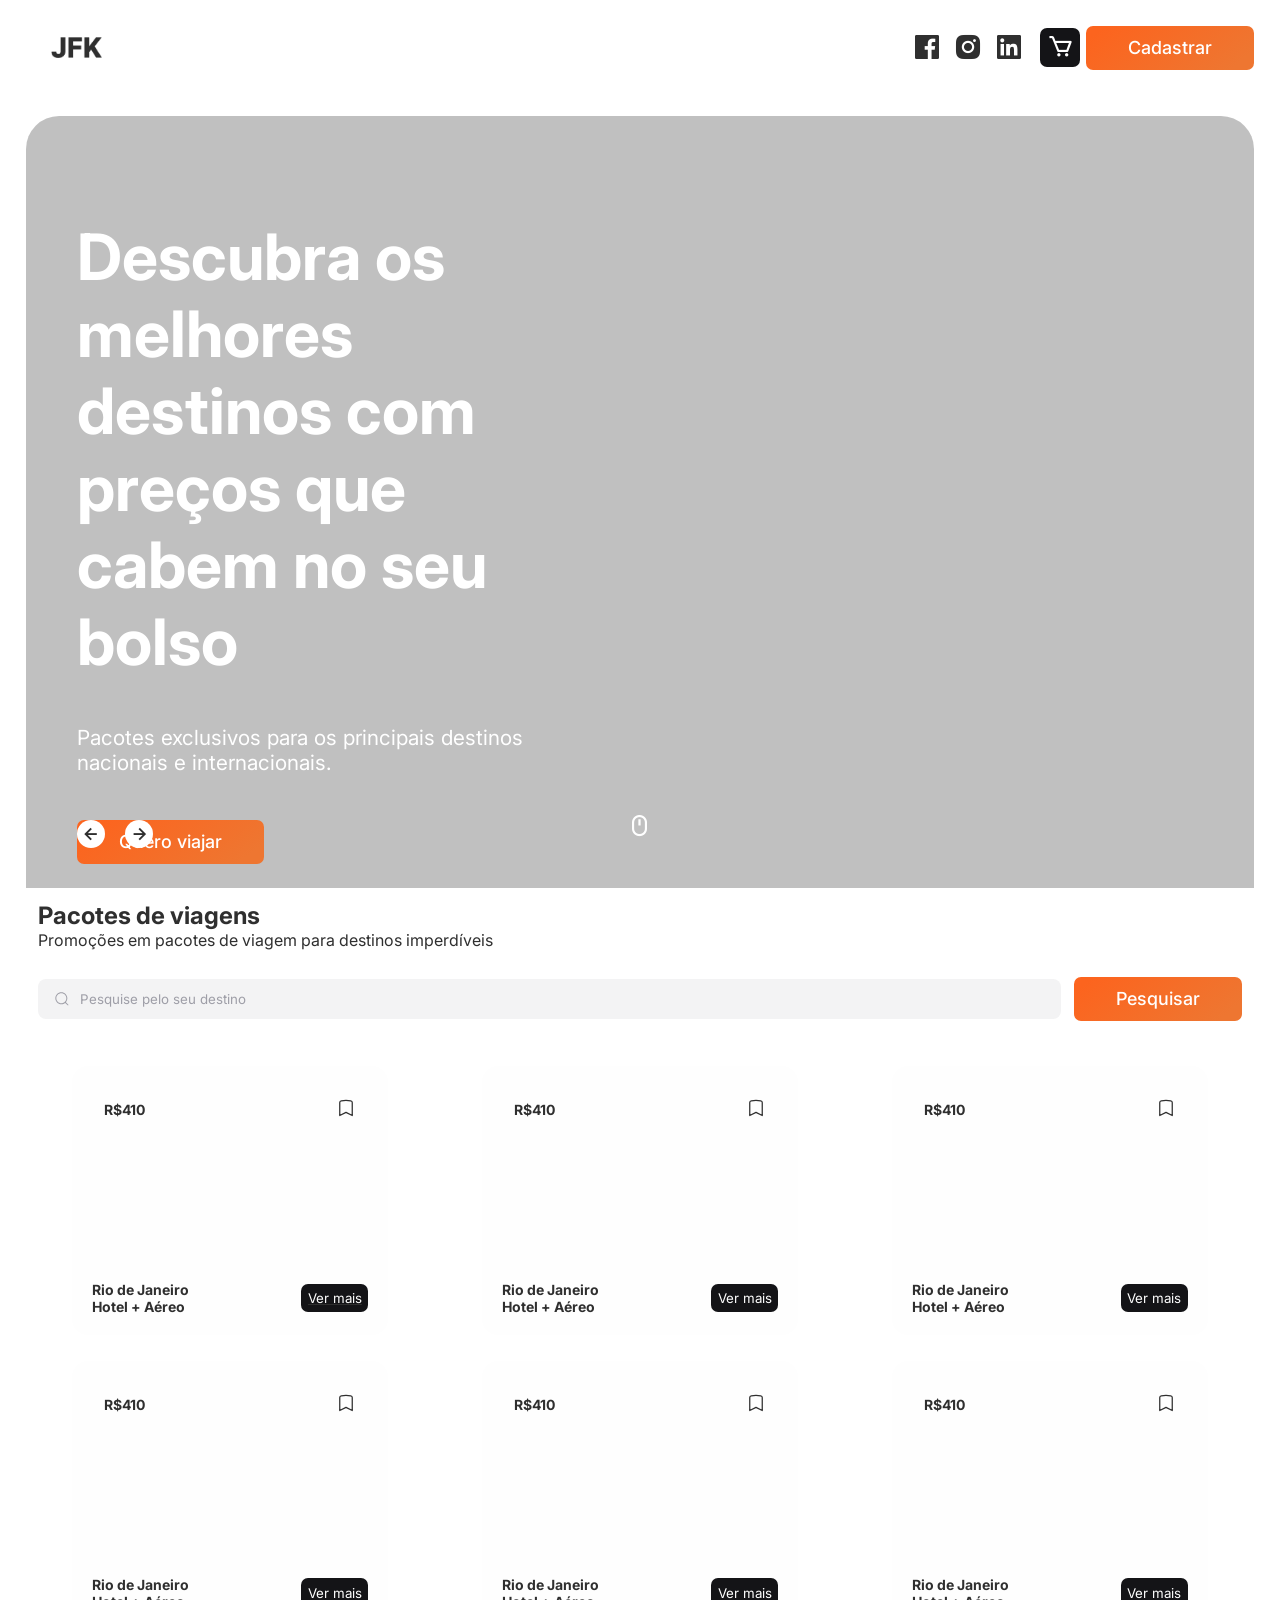
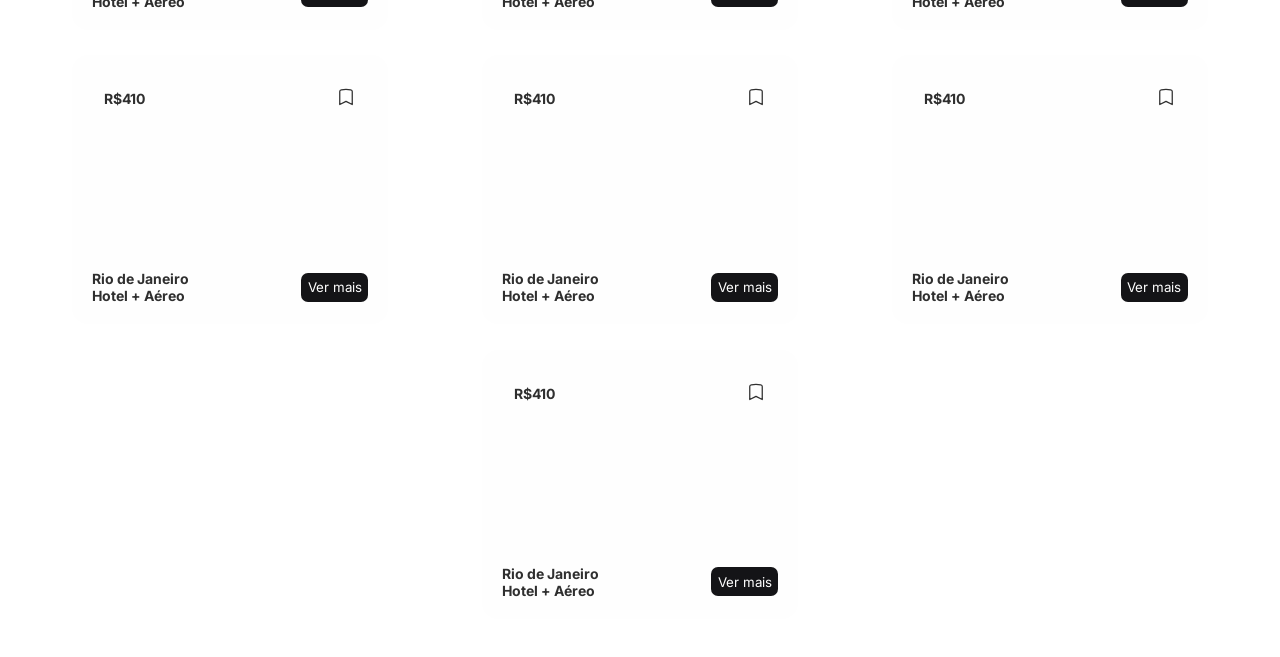
==== commit 385ccbfc: "Refatora estrutura de arquivos CSS e cria nova página de visualização de produtos" ====
--- a/index.html
+++ b/index.html
@@ -4,7 +4,8 @@
 		<meta charset="UTF-8" />
 		<meta name="viewport" content="width=device-width, initial-scale=1.0" />
 		<title>JFK pacotes turísticos</title>
-		<link rel="stylesheet" href="./assets/styles.css" />
+		<link rel="stylesheet" href="./assets/global.css" />
+		<link rel="stylesheet" href="./assets/home.css" />
 		<link href="https://unpkg.com/boxicons@2.1.4/css/boxicons.min.css" rel="stylesheet" />
 	</head>
 	<body>
@@ -58,7 +59,7 @@
 			<section class="search-section">
 				<div>
 					<div>
-						<h2>Pacotes de viagens</h2>
+						<h1>Pacotes de viagens</h1>
 						<p>Promoções em pacotes de viagem para destinos imperdíveis</p>
 					</div>
 					<div>
@@ -109,7 +110,10 @@
 									</p>
 								</div>
 							</div>
-							<button class="button default">Ver mais</button>
+
+							<a href="/product-view.html">
+								<button class="button default">Ver mais</button>
+							</a>
 						</footer>
 					</article>
 					<article class="card">
--- a/assets/global.css
+++ b/assets/global.css
@@ -0,0 +1,136 @@
+@import url("https://fonts.googleapis.com/css2?family=Inter:ital,opsz,wght@0,14..32,100..900;1,14..32,100..900&display=swap");
+
+* {
+	padding: 0;
+	margin: 0;
+	font-family: "Inter", sans-serif;
+	color: #2f2f2f;
+}
+
+button {
+	display: flex;
+	justify-content: center;
+	align-items: center;
+	border: none;
+	background-color: transparent;
+	border-radius: 7px;
+	width: fit-content;
+}
+
+main {
+	margin-top: 10vh;
+}
+
+body {
+	padding: 2vw;
+}
+
+header {
+	padding: 2vw;
+	display: flex;
+	align-items: center;
+	z-index: 5;
+	background-color: white;
+	position: fixed;
+	top: 0;
+	width: -webkit-fill-available;
+	justify-content: space-between;
+}
+
+header nav {
+	gap: 1.2vw;
+}
+
+header nav,
+nav ul,
+header nav .buttons {
+	display: flex;
+	align-items: center;
+}
+
+nav i {
+	font-size: 2em;
+}
+
+header nav .buttons {
+	gap: 0.5vw;
+}
+
+header nav ul {
+	list-style: none;
+	gap: 0.7vw;
+}
+
+.button * {
+	color: white;
+}
+
+.button.default {
+	padding: 0.35vw;
+	background: #141417;
+	color: white;
+	border: 2px solid transparent;
+}
+
+.button.white {
+	border: 2px solid transparent;
+	padding: 1.5vh 1.8vw;
+	font-size: 1em;
+	font-weight: 600;
+	background-color: #fff !important;
+	border-radius: 35px;
+}
+
+.button.white * {
+	color: #2f2f2f !important;
+}
+
+.button.primary {
+	background: linear-gradient(142.51deg, #fc641e 8.65%, #ee7631 88.82%) border-box;
+	border: 2px solid transparent;
+	padding: 10px 40px;
+	line-height: 20px;
+	cursor: pointer;
+	transition: all 0.3s;
+	color: white;
+	font-size: 18px;
+	font-weight: 500;
+}
+
+.button.primary:hover {
+	box-shadow: none;
+	opacity: 80%;
+}
+
+.logo {
+	width: 4vw;
+	height: fit-content;
+}
+
+
+.input {
+	width: -webkit-fill-available;
+	width: -moz-available;
+	height: 40px;
+	line-height: 28px;
+	padding: 0 1rem;
+	padding-left: 2.5rem;
+	border: 2px solid transparent;
+	border-radius: 8px;
+	outline: none;
+	background-color: #f3f3f4;
+	color: #0d0c22;
+	transition: 0.3s ease;
+}
+
+.input::placeholder {
+	color: #9e9ea7;
+}
+
+.input:focus,
+input:hover {
+	outline: none;
+	border-color: #fc641e;
+	background-color: #fff;
+	box-shadow: 0 0 0 4px rgba(235, 101, 11, 0.1);
+}
--- a/assets/home.css
+++ b/assets/home.css
@@ -0,0 +1,184 @@
+.hero-section {
+	background: url(../assets/montanha-e-praia-de-botafogo-no-rio-de-janeiro-brasil.jpg) no-repeat;
+	background-size: cover;
+	background-attachment: fixed;
+	background-position: center;
+	padding: 1vw 0vw 1vw 1vw;
+	border-radius: 33px 33px 0 0;
+	height: 83vh;
+	display: flex;
+	position: relative;
+	justify-content: space-between;
+	align-items: center;
+	position: relative;
+	overflow: hidden;
+}
+
+.container {
+	width: 100%;
+	position: absolute;
+	top: 0;
+	height: 100%;
+	background-color: rgba(0, 0, 0, 0.247);
+	left: 0;
+}
+
+.hero-section .content {
+	display: flex;
+	flex-direction: column;
+	width: 40vw;
+	gap: 5vh;
+}
+
+.hero-section .content p {
+	font-size: 1.3em;
+	color: white;
+}
+
+.hero-section .content h1 {
+	color: white;
+	font-size: 4em;
+}
+
+.carousel-wrapper {
+	padding: 10vh 0 2vh 3vw;
+	display: flex;
+	flex-direction: column;
+	z-index: 2;
+	height: -webkit-fill-available;
+	justify-content: space-between;
+}
+
+.carousel-control-button {
+	background-color: white;
+	font-size: 1.4em;
+	width: 2.2vw;
+	border-radius: 100%;
+	height: 2.2vw;
+}
+
+.button-cursor {
+	position: absolute;
+	bottom: 4vh;
+	left: 50%;
+	transform: translate(-50%, -50%);
+}
+
+.button-cursor i {
+	color: white;
+	font-size: 2vw;
+}
+
+
+.carousel-controls {
+	position: absolute;
+	bottom: 40px;
+	display: flex;
+	gap: 20px;
+}
+
+.search-section {
+	padding: 1vw;
+}
+
+.search-section form {
+	display: flex;
+	gap: 1vw;
+	margin-top: 3vh;
+}
+
+.cards-list {
+	display: flex;
+	flex-wrap: wrap;
+	justify-content: space-between;
+	gap: 2vw;
+	margin-top: 5vh;
+}
+
+.group {
+	display: flex;
+	line-height: 28px;
+	align-items: center;
+	position: relative;
+	width: 100%;
+}
+
+.icon {
+	position: absolute;
+	left: 1rem;
+	fill: #9e9ea7;
+	width: 1rem;
+	height: 1rem;
+}
+
+.card {
+	margin: auto;
+	width: min(300px, 100%);
+	background-color: #fefefe;
+	border-radius: 1rem;
+	padding: 0.5rem;
+	color: #141417;
+}
+.card__hero {
+	background: url(https://media.staticontent.com/media/pictures/ea42c274-7263-43b7-bc2b-390e62612bfd/300x200)
+		no-repeat;
+	border-radius: 0.5rem 0.5rem 0 0;
+	padding: 1.5rem;
+	height: 147px;
+	font-size: 0.875rem;
+}
+
+.card__hero-header {
+	display: flex;
+	justify-content: space-between;
+	align-items: center;
+	flex-direction: row;
+	flex-wrap: nowrap;
+	gap: 1rem;
+	font-weight: 700;
+}
+.card__footer {
+	display: flex;
+	justify-content: flex-start;
+	align-items: start;
+	flex-direction: column;
+	flex-wrap: nowrap;
+	padding: 0.75rem;
+	row-gap: 1rem;
+	font-weight: 700;
+	font-size: 0.875rem;
+}
+@media (min-width: 340px) {
+	.card__footer {
+		flex-direction: row;
+		align-items: center;
+		justify-content: space-between;
+		gap: 1rem;
+	}
+}
+.card__job-summary {
+	display: flex;
+	justify-content: flex-start;
+	align-items: center;
+	flex-direction: row;
+	flex-wrap: nowrap;
+	gap: 0.75rem;
+}
+.card__btn {
+	width: 100%;
+	font-weight: 400;
+	border: none;
+	display: block;
+	cursor: pointer;
+	text-align: center;
+	padding: 0.5rem 1.25rem;
+	border-radius: 1rem;
+	background-color: #141417;
+	color: #fff;
+	font-size: 1rem;
+}
+@media (min-width: 340px) {
+	.card__btn {
+		width: max-content;
+	}
+}
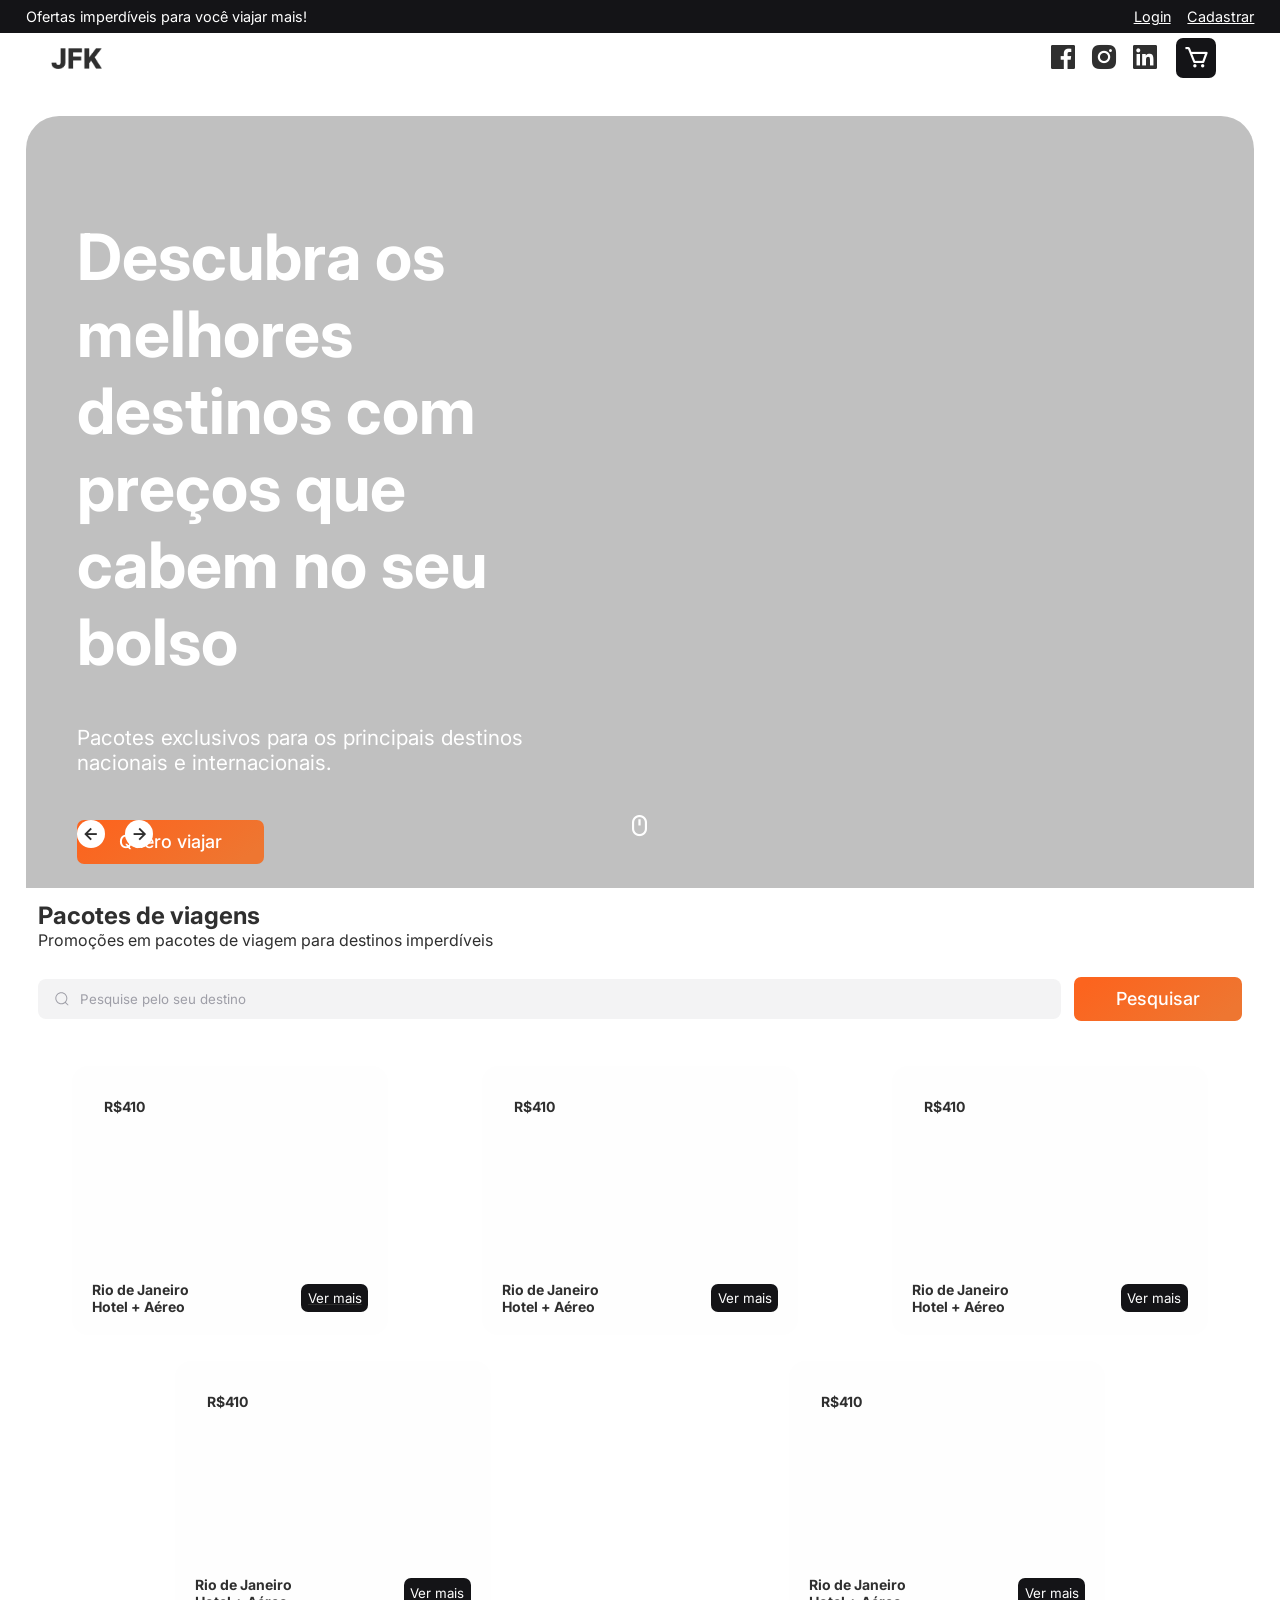
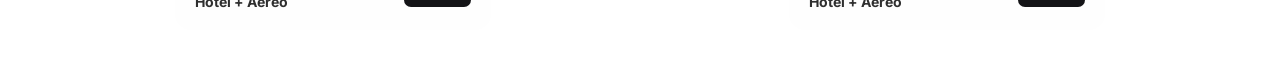
==== commit 8b2fc5d7: "Add authentication and payment pages with corresponding styles - Created auth.css for styling login " ====
--- a/index.html
+++ b/index.html
@@ -10,6 +10,13 @@
 	</head>
 	<body>
 		<header>
+			<div class="alert">
+				<p>Ofertas imperdíveis para você viajar mais!</p>
+				<div>
+					<a href="/login.html">Login</a>
+					<a href="/register.html">Cadastrar</a>
+				</div>
+			</div>
 			<img class="logo" src="./assets/company-logo.png" alt="Logo da empresa JFK pacotes turísticos" />
 			<nav>
 				<ul>
@@ -23,14 +30,17 @@
 						<i class="bx bxl-linkedin-square"></i>
 					</li>
 				</ul>
-				<div class="buttons">
-					<button class="button default"><i class="bx bx-cart"></i></button>
-					<button class="button primary">Cadastrar</button>
-				</div>
+				<button id="openCart" class="button default"><i class="bx bx-cart"></i></button>
 			</nav>
 		</header>
+		<div class="cart-modal" id="cartModal">
+			<div class="cart-content">
+				<button class="close-cart" id="closeCart"><i class="bx bx-x"></i></button>
+				<h2>Seu carrinho</h2>
+				<p>Atualmente, não há produtos no carrinho. Continue navegando e adicione pacotes de viagem!</p>
+			</div>
+		</div>
 		<main>
-			<!-- HeroSection -->
 			<section class="hero-section">
 				<div class="container"></div>
 				<div class="carousel-wrapper">
@@ -82,24 +92,8 @@
 						<section class="card__hero">
 							<div class="card__hero-header">
 								<span>R$410</span>
-								<div class="card__icon">
-									<svg
-										height="20"
-										width="20"
-										stroke="currentColor"
-										stroke-width="1.5"
-										viewBox="0 0 24 24"
-										fill="none"
-										xmlns="http://www.w3.org/2000/svg">
-										<path
-											d="M17.593 3.322c1.1.128 1.907 1.077 1.907 2.185V21L12 17.25 4.5 21V5.507c0-1.108.806-2.057 1.907-2.185a48.507 48.507 0 0111.186 0z"
-											stroke-linejoin="round"
-											stroke-linecap="round"></path>
-									</svg>
-								</div>
-							</div>
-						</section>
-
+							</div>
+						</section>
 						<footer class="card__footer">
 							<div class="card__job-summary">
 								<div class="card__job">
@@ -120,305 +114,68 @@
 						<section class="card__hero">
 							<div class="card__hero-header">
 								<span>R$410</span>
-								<div class="card__icon">
-									<svg
-										height="20"
-										width="20"
-										stroke="currentColor"
-										stroke-width="1.5"
-										viewBox="0 0 24 24"
-										fill="none"
-										xmlns="http://www.w3.org/2000/svg">
-										<path
-											d="M17.593 3.322c1.1.128 1.907 1.077 1.907 2.185V21L12 17.25 4.5 21V5.507c0-1.108.806-2.057 1.907-2.185a48.507 48.507 0 0111.186 0z"
-											stroke-linejoin="round"
-											stroke-linecap="round"></path>
-									</svg>
-								</div>
-							</div>
-						</section>
-
-						<footer class="card__footer">
-							<div class="card__job-summary">
-								<div class="card__job">
-									<p class="card__job-title">
-										Rio de Janeiro
-										<br />
-										Hotel + Aéreo
-									</p>
-								</div>
-							</div>
-							<button class="button default">Ver mais</button>
-						</footer>
-					</article>
-					<article class="card">
-						<section class="card__hero">
-							<div class="card__hero-header">
-								<span>R$410</span>
-								<div class="card__icon">
-									<svg
-										height="20"
-										width="20"
-										stroke="currentColor"
-										stroke-width="1.5"
-										viewBox="0 0 24 24"
-										fill="none"
-										xmlns="http://www.w3.org/2000/svg">
-										<path
-											d="M17.593 3.322c1.1.128 1.907 1.077 1.907 2.185V21L12 17.25 4.5 21V5.507c0-1.108.806-2.057 1.907-2.185a48.507 48.507 0 0111.186 0z"
-											stroke-linejoin="round"
-											stroke-linecap="round"></path>
-									</svg>
-								</div>
-							</div>
-						</section>
-
-						<footer class="card__footer">
-							<div class="card__job-summary">
-								<div class="card__job">
-									<p class="card__job-title">
-										Rio de Janeiro
-										<br />
-										Hotel + Aéreo
-									</p>
-								</div>
-							</div>
-							<button class="button default">Ver mais</button>
-						</footer>
-					</article>
-					<article class="card">
-						<section class="card__hero">
-							<div class="card__hero-header">
-								<span>R$410</span>
-								<div class="card__icon">
-									<svg
-										height="20"
-										width="20"
-										stroke="currentColor"
-										stroke-width="1.5"
-										viewBox="0 0 24 24"
-										fill="none"
-										xmlns="http://www.w3.org/2000/svg">
-										<path
-											d="M17.593 3.322c1.1.128 1.907 1.077 1.907 2.185V21L12 17.25 4.5 21V5.507c0-1.108.806-2.057 1.907-2.185a48.507 48.507 0 0111.186 0z"
-											stroke-linejoin="round"
-											stroke-linecap="round"></path>
-									</svg>
-								</div>
-							</div>
-						</section>
-
-						<footer class="card__footer">
-							<div class="card__job-summary">
-								<div class="card__job">
-									<p class="card__job-title">
-										Rio de Janeiro
-										<br />
-										Hotel + Aéreo
-									</p>
-								</div>
-							</div>
-							<button class="button default">Ver mais</button>
-						</footer>
-					</article>
-					<article class="card">
-						<section class="card__hero">
-							<div class="card__hero-header">
-								<span>R$410</span>
-								<div class="card__icon">
-									<svg
-										height="20"
-										width="20"
-										stroke="currentColor"
-										stroke-width="1.5"
-										viewBox="0 0 24 24"
-										fill="none"
-										xmlns="http://www.w3.org/2000/svg">
-										<path
-											d="M17.593 3.322c1.1.128 1.907 1.077 1.907 2.185V21L12 17.25 4.5 21V5.507c0-1.108.806-2.057 1.907-2.185a48.507 48.507 0 0111.186 0z"
-											stroke-linejoin="round"
-											stroke-linecap="round"></path>
-									</svg>
-								</div>
-							</div>
-						</section>
-
-						<footer class="card__footer">
-							<div class="card__job-summary">
-								<div class="card__job">
-									<p class="card__job-title">
-										Rio de Janeiro
-										<br />
-										Hotel + Aéreo
-									</p>
-								</div>
-							</div>
-							<button class="button default">Ver mais</button>
-						</footer>
-					</article>
-
-					<article class="card">
-						<section class="card__hero">
-							<div class="card__hero-header">
-								<span>R$410</span>
-								<div class="card__icon">
-									<svg
-										height="20"
-										width="20"
-										stroke="currentColor"
-										stroke-width="1.5"
-										viewBox="0 0 24 24"
-										fill="none"
-										xmlns="http://www.w3.org/2000/svg">
-										<path
-											d="M17.593 3.322c1.1.128 1.907 1.077 1.907 2.185V21L12 17.25 4.5 21V5.507c0-1.108.806-2.057 1.907-2.185a48.507 48.507 0 0111.186 0z"
-											stroke-linejoin="round"
-											stroke-linecap="round"></path>
-									</svg>
-								</div>
-							</div>
-						</section>
-
-						<footer class="card__footer">
-							<div class="card__job-summary">
-								<div class="card__job">
-									<p class="card__job-title">
-										Rio de Janeiro
-										<br />
-										Hotel + Aéreo
-									</p>
-								</div>
-							</div>
-							<button class="button default">Ver mais</button>
-						</footer>
-					</article>
-					<article class="card">
-						<section class="card__hero">
-							<div class="card__hero-header">
-								<span>R$410</span>
-								<div class="card__icon">
-									<svg
-										height="20"
-										width="20"
-										stroke="currentColor"
-										stroke-width="1.5"
-										viewBox="0 0 24 24"
-										fill="none"
-										xmlns="http://www.w3.org/2000/svg">
-										<path
-											d="M17.593 3.322c1.1.128 1.907 1.077 1.907 2.185V21L12 17.25 4.5 21V5.507c0-1.108.806-2.057 1.907-2.185a48.507 48.507 0 0111.186 0z"
-											stroke-linejoin="round"
-											stroke-linecap="round"></path>
-									</svg>
-								</div>
-							</div>
-						</section>
-
-						<footer class="card__footer">
-							<div class="card__job-summary">
-								<div class="card__job">
-									<p class="card__job-title">
-										Rio de Janeiro
-										<br />
-										Hotel + Aéreo
-									</p>
-								</div>
-							</div>
-							<button class="button default">Ver mais</button>
-						</footer>
-					</article>
-					<article class="card">
-						<section class="card__hero">
-							<div class="card__hero-header">
-								<span>R$410</span>
-								<div class="card__icon">
-									<svg
-										height="20"
-										width="20"
-										stroke="currentColor"
-										stroke-width="1.5"
-										viewBox="0 0 24 24"
-										fill="none"
-										xmlns="http://www.w3.org/2000/svg">
-										<path
-											d="M17.593 3.322c1.1.128 1.907 1.077 1.907 2.185V21L12 17.25 4.5 21V5.507c0-1.108.806-2.057 1.907-2.185a48.507 48.507 0 0111.186 0z"
-											stroke-linejoin="round"
-											stroke-linecap="round"></path>
-									</svg>
-								</div>
-							</div>
-						</section>
-
-						<footer class="card__footer">
-							<div class="card__job-summary">
-								<div class="card__job">
-									<p class="card__job-title">
-										Rio de Janeiro
-										<br />
-										Hotel + Aéreo
-									</p>
-								</div>
-							</div>
-							<button class="button default">Ver mais</button>
-						</footer>
-					</article>
-					<article class="card">
-						<section class="card__hero">
-							<div class="card__hero-header">
-								<span>R$410</span>
-								<div class="card__icon">
-									<svg
-										height="20"
-										width="20"
-										stroke="currentColor"
-										stroke-width="1.5"
-										viewBox="0 0 24 24"
-										fill="none"
-										xmlns="http://www.w3.org/2000/svg">
-										<path
-											d="M17.593 3.322c1.1.128 1.907 1.077 1.907 2.185V21L12 17.25 4.5 21V5.507c0-1.108.806-2.057 1.907-2.185a48.507 48.507 0 0111.186 0z"
-											stroke-linejoin="round"
-											stroke-linecap="round"></path>
-									</svg>
-								</div>
-							</div>
-						</section>
-
-						<footer class="card__footer">
-							<div class="card__job-summary">
-								<div class="card__job">
-									<p class="card__job-title">
-										Rio de Janeiro
-										<br />
-										Hotel + Aéreo
-									</p>
-								</div>
-							</div>
-							<button class="button default">Ver mais</button>
-						</footer>
-					</article>
-					<article class="card">
-						<section class="card__hero">
-							<div class="card__hero-header">
-								<span>R$410</span>
-								<div class="card__icon">
-									<svg
-										height="20"
-										width="20"
-										stroke="currentColor"
-										stroke-width="1.5"
-										viewBox="0 0 24 24"
-										fill="none"
-										xmlns="http://www.w3.org/2000/svg">
-										<path
-											d="M17.593 3.322c1.1.128 1.907 1.077 1.907 2.185V21L12 17.25 4.5 21V5.507c0-1.108.806-2.057 1.907-2.185a48.507 48.507 0 0111.186 0z"
-											stroke-linejoin="round"
-											stroke-linecap="round"></path>
-									</svg>
-								</div>
-							</div>
-						</section>
-
+							</div>
+						</section>
+
+						<footer class="card__footer">
+							<div class="card__job-summary">
+								<div class="card__job">
+									<p class="card__job-title">
+										Rio de Janeiro
+										<br />
+										Hotel + Aéreo
+									</p>
+								</div>
+							</div>
+							<button class="button default">Ver mais</button>
+						</footer>
+					</article>
+					<article class="card">
+						<section class="card__hero">
+							<div class="card__hero-header">
+								<span>R$410</span>
+							</div>
+						</section>
+
+						<footer class="card__footer">
+							<div class="card__job-summary">
+								<div class="card__job">
+									<p class="card__job-title">
+										Rio de Janeiro
+										<br />
+										Hotel + Aéreo
+									</p>
+								</div>
+							</div>
+							<button class="button default">Ver mais</button>
+						</footer>
+					</article>
+					<article class="card">
+						<section class="card__hero">
+							<div class="card__hero-header">
+								<span>R$410</span>
+							</div>
+						</section>
+
+						<footer class="card__footer">
+							<div class="card__job-summary">
+								<div class="card__job">
+									<p class="card__job-title">
+										Rio de Janeiro
+										<br />
+										Hotel + Aéreo
+									</p>
+								</div>
+							</div>
+							<button class="button default">Ver mais</button>
+						</footer>
+					</article>
+					<article class="card">
+						<section class="card__hero">
+							<div class="card__hero-header">
+								<span>R$410</span>
+							</div>
+						</section>
 						<footer class="card__footer">
 							<div class="card__job-summary">
 								<div class="card__job">
@@ -435,5 +192,24 @@
 				</div>
 			</section>
 		</main>
+		<script>
+			const cartModal = document.getElementById("cartModal");
+			const openCart = document.getElementById("openCart");
+			const closeCart = document.getElementById("closeCart");
+
+			openCart.addEventListener("click", () => {
+				cartModal.classList.add("active");
+			});
+
+			closeCart.addEventListener("click", () => {
+				cartModal.classList.remove("active");
+			});
+
+			cartModal.addEventListener("click", (e) => {
+				if (e.target === cartModal) {
+					cartModal.classList.remove("active");
+				}
+			});
+		</script>
 	</body>
 </html>
--- a/assets/global.css
+++ b/assets/global.css
@@ -14,6 +14,7 @@
 	border: none;
 	background-color: transparent;
 	border-radius: 7px;
+	cursor: pointer;
 	width: fit-content;
 }
 
@@ -26,7 +27,7 @@
 }
 
 header {
-	padding: 2vw;
+	padding: 3vw 5vw 1.3vw 2vw;
 	display: flex;
 	align-items: center;
 	z-index: 5;
@@ -59,6 +60,31 @@
 header nav ul {
 	list-style: none;
 	gap: 0.7vw;
+}
+
+header .alert {
+	background-color: #141417;
+	width: -webkit-fill-available;
+	width: -moz-available;
+	padding: 0.9vh 2vw;
+	display: flex;
+	justify-content: space-between;
+	align-items: center;
+	font-size: 0.9em;
+	position: fixed;
+	top: 0;
+	left: 0;
+	z-index: 10;
+}
+
+header .alert * {
+	color: white;
+}
+
+header .alert a {
+	cursor: pointer;
+	margin-left: 1vw;
+	text-decoration: underline;
 }
 
 .button * {
@@ -106,7 +132,6 @@
 	width: 4vw;
 	height: fit-content;
 }
-
 
 .input {
 	width: -webkit-fill-available;
@@ -133,4 +158,159 @@
 	border-color: #fc641e;
 	background-color: #fff;
 	box-shadow: 0 0 0 4px rgba(235, 101, 11, 0.1);
-}+}
+
+.cart-modal {
+	position: fixed;
+	top: 0;
+	left: 0;
+	width: 100%;
+	height: 100%;
+	background: rgba(0, 0, 0, 0.5);
+	display: none;
+	align-items: center;
+	justify-content: center;
+	z-index: 1000;
+}
+
+.cart-modal .button.default {
+	padding: .7vw;
+}
+
+
+.cart-modal.active {
+	display: flex;
+	justify-content: flex-end;
+}
+
+.cart-content {
+	background: #fff;
+	border-radius: 12px 0 0px 12px;
+	padding: 2rem;
+	width: 90%;
+	display: flex;
+	height: 93vh;
+	max-width: 500px;
+	box-shadow: 0 8px 20px rgba(0, 0, 0, 0.2);
+	position: relative;
+	animation: slideRight 0.3s ease;
+	flex-direction: column;
+	justify-content: space-between;
+}
+
+@keyframes slideRight {
+	from {
+		transform: translateX(50px);
+		opacity: 0;
+	}
+	to {
+		transform: translateX(0);
+		opacity: 1;
+	}
+}
+
+.cart-content h2 {
+	margin-top: 0;
+	font-size: 1.5rem;
+	color: #333;
+}
+
+.cart-content p {
+	margin: 1rem 0;
+	line-height: 1.6;
+	height: 100%;
+}
+
+.close-cart {
+	position: absolute;
+	top: 10px;
+	right: 10px;
+	background: none;
+	border: none;
+	font-size: 1.8rem;
+	cursor: pointer;
+	color: #444;
+	transition: color 0.2s;
+}
+
+.close-cart:hover {
+	color: #000;
+}
+
+.cart-list {
+	list-style: none;
+	padding: 0;
+	height: 100%;
+	margin: 1rem 0;
+	overflow: auto;
+}
+
+.cart-list li {
+	display: flex;
+	justify-content: space-between;
+	align-items: center;
+	margin-bottom: 0.5rem;
+	padding-bottom: 2vh;
+	border-bottom: 1px solid #dbdbdb;
+}
+
+.cart-list li div {
+	display: flex;
+	flex-direction: column;
+	gap: 0.5vh;
+}
+
+.cart-list li span {
+	font-weight: bold;
+	color: #fc641e;
+}
+
+.cart-list li i {
+	cursor: pointer;
+	font-size: 1.2rem;
+}
+
+.cart-button {
+	position: relative;
+	background: none;
+	border: none;
+	cursor: pointer;
+	font-size: 1.8rem;
+	color: #333;
+}
+
+.cart-count {
+	position: absolute;
+	top: -5px;
+	right: -8px;
+	background: #fc641e;
+	color: white;
+	font-size: 0.75rem;
+	font-weight: bold;
+	border-radius: 50%;
+	min-width: 18px;
+	height: 18px;
+	text-align: center;
+	display: flex;
+	align-items: center;
+	justify-content: center;
+}
+
+.cart-button {
+	position: relative;
+}
+
+.cart-actions {
+	display: flex;
+	justify-content: space-between;
+	align-items: center;
+	gap: 1vh;
+}
+
+.cart-actions .button.button.primary {
+	width: 100%;
+}
+
+.cart-total {
+	margin-bottom: 1vh;
+}
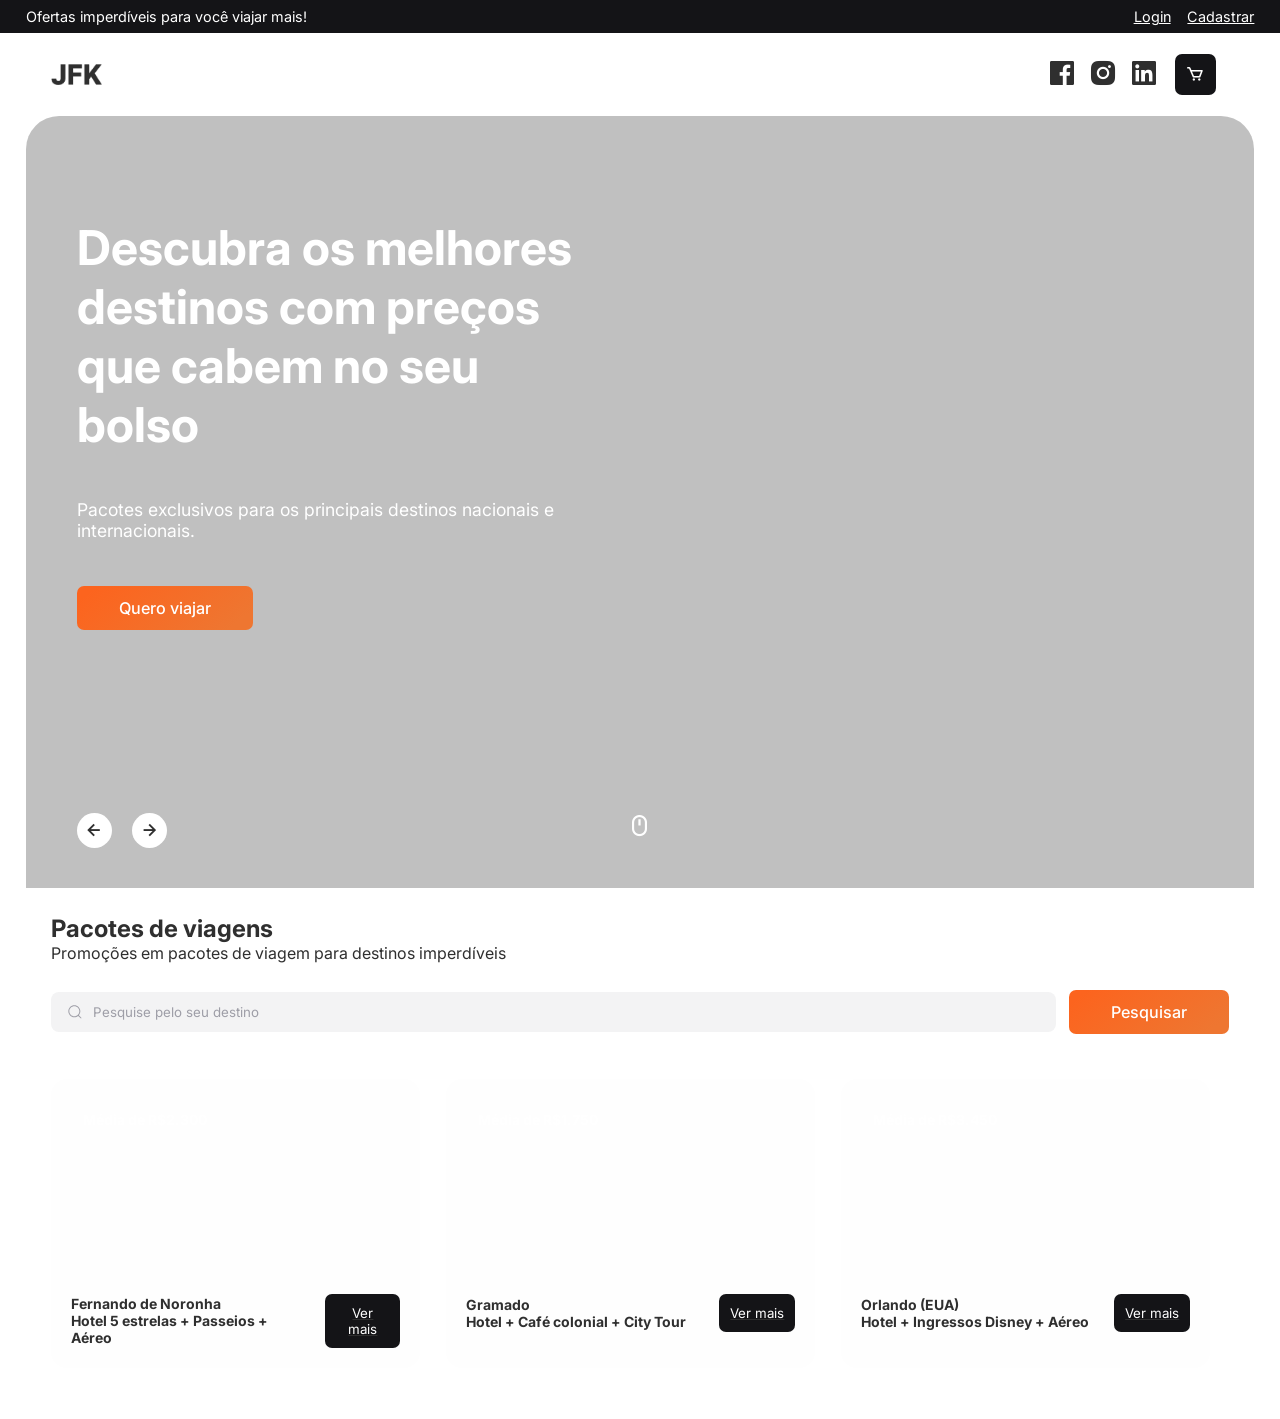
==== commit 7535b849: "feat: update travel packages and add new product views - Updated travel package details in index.htm" ====
--- a/index.html
+++ b/index.html
@@ -65,7 +65,6 @@
 					<i class="bx bx-mouse bx-fade-down"></i>
 				</button>
 			</section>
-			<!-- Seção de pesquisa -->
 			<section class="search-section">
 				<div>
 					<div>
@@ -88,105 +87,64 @@
 					</div>
 				</div>
 				<div class="cards-list">
-					<article class="card">
-						<section class="card__hero">
+					<article class="card" >
+						<section class="card__hero" style="background: url('https://imgs.search.brave.com/_TSlLQ2P-moMy5ufHp_WHBd_YLwsc5p0qYPPv05FHEA/rs:fit:860:0:0:0/g:ce/aHR0cHM6Ly9wb3N0/Y2FyZGZyb210YXls/b3IuY29tL3dwLWNv/bnRlbnQvdXBsb2Fk/cy8yMDI0LzA1L0lN/R183ODkxLTEuanBl/Zw') no-repeat center center; background-size: cover;">
 							<div class="card__hero-header">
-								<span>R$410</span>
+								<span>Média de R$2.300</span>
 							</div>
 						</section>
 						<footer class="card__footer">
 							<div class="card__job-summary">
 								<div class="card__job">
 									<p class="card__job-title">
-										Rio de Janeiro
-										<br />
-										Hotel + Aéreo
+										Fernando de Noronha<br />
+										Hotel 5 estrelas + Passeios + Aéreo
 									</p>
 								</div>
 							</div>
-
-							<a href="/product-view.html">
+							<a href="/product-view-noronha.html">
 								<button class="button default">Ver mais</button>
 							</a>
 						</footer>
 					</article>
 					<article class="card">
-						<section class="card__hero">
+						<section class="card__hero" style="background: url('https://imgs.search.brave.com/tzO9wxyr1wZlysZ1Bo1aAiOutjY1EE0veAFkH6vwXnc/rs:fit:860:0:0:0/g:ce/aHR0cHM6Ly9saXJw/LmNkbi13ZWJzaXRl/LmNvbS9kNDdiODhk/Yy9kbXMzcmVwL211/bHRpL29wdC9EaWEr/ZGUrTmVibGluYStu/YStBdmVuaWRhK0Jv/cmdlcytkZStNZWRl/aXJvcytlbStHcmFt/YWRvLTE5MjB3Lmpw/Zw') no-repeat center center; background-size: cover;">
 							<div class="card__hero-header">
-								<span>R$410</span>
-							</div>
-						</section>
-
-						<footer class="card__footer">
-							<div class="card__job-summary">
-								<div class="card__job">
-									<p class="card__job-title">
-										Rio de Janeiro
-										<br />
-										Hotel + Aéreo
-									</p>
-								</div>
-							</div>
-							<button class="button default">Ver mais</button>
-						</footer>
-					</article>
-					<article class="card">
-						<section class="card__hero">
-							<div class="card__hero-header">
-								<span>R$410</span>
-							</div>
-						</section>
-
-						<footer class="card__footer">
-							<div class="card__job-summary">
-								<div class="card__job">
-									<p class="card__job-title">
-										Rio de Janeiro
-										<br />
-										Hotel + Aéreo
-									</p>
-								</div>
-							</div>
-							<button class="button default">Ver mais</button>
-						</footer>
-					</article>
-					<article class="card">
-						<section class="card__hero">
-							<div class="card__hero-header">
-								<span>R$410</span>
-							</div>
-						</section>
-
-						<footer class="card__footer">
-							<div class="card__job-summary">
-								<div class="card__job">
-									<p class="card__job-title">
-										Rio de Janeiro
-										<br />
-										Hotel + Aéreo
-									</p>
-								</div>
-							</div>
-							<button class="button default">Ver mais</button>
-						</footer>
-					</article>
-					<article class="card">
-						<section class="card__hero">
-							<div class="card__hero-header">
-								<span>R$410</span>
+								<span>Média de R$1.750</span>
 							</div>
 						</section>
 						<footer class="card__footer">
 							<div class="card__job-summary">
 								<div class="card__job">
 									<p class="card__job-title">
-										Rio de Janeiro
-										<br />
-										Hotel + Aéreo
+										Gramado<br />
+										Hotel + Café colonial + City Tour
 									</p>
 								</div>
 							</div>
-							<button class="button default">Ver mais</button>
+							<a href="/product-view-gramado.html">
+								<button class="button default">Ver mais</button>
+							</a>
+						</footer>
+					</article>
+					<article class="card">
+						<section class="card__hero" style="background: url('https://imgs.search.brave.com/h6MjjmUuskjUh8WKKMv9o1srtzNn_bv3w-PWPwvBCo0/rs:fit:860:0:0:0/g:ce/aHR0cHM6Ly9tZWRp/YS5nZXR0eWltYWdl/cy5jb20vaWQvMTY2/OTc3NTU5OS9waG90/by9kb3dudG93bi1v/cmxhbmRvLWZsb3Jp/ZGEtc2t5bGluZS13/aXRoLWxha2UtZW9s/YS1hbXBoaXRoZWF0/ZXIuanBnP3M9NjEy/eDYxMiZ3PTAmaz0y/MCZjPUlZTjFNYXho/Z0t1RS1aUGNrdm43/Wi1oM2IyZW5SV0hG/c3pfaEFSNVZHcm89') no-repeat center center; background-size: cover;">
+							<div class="card__hero-header">
+								<span>Média de R$3.450</span>
+							</div>
+						</section>
+						<footer class="card__footer">
+							<div class="card__job-summary">
+								<div class="card__job">
+									<p class="card__job-title">
+										Orlando (EUA)<br />
+										Hotel + Ingressos Disney + Aéreo
+									</p>
+								</div>
+							</div>
+							<a href="/product-view-orlando.html">
+								<button class="button default">Ver mais</button>
+							</a>
 						</footer>
 					</article>
 				</div>
--- a/assets/global.css
+++ b/assets/global.css
@@ -27,7 +27,7 @@
 }
 
 header {
-	padding: 3vw 5vw 1.3vw 2vw;
+	padding: 6vh 5vw 1.3vw 2vw;
 	display: flex;
 	align-items: center;
 	z-index: 5;
@@ -35,6 +35,7 @@
 	position: fixed;
 	top: 0;
 	width: -webkit-fill-available;
+	width: -moz-available;
 	justify-content: space-between;
 }
 
@@ -92,7 +93,7 @@
 }
 
 .button.default {
-	padding: 0.35vw;
+	padding: 9px;
 	background: #141417;
 	color: white;
 	border: 2px solid transparent;
@@ -174,9 +175,8 @@
 }
 
 .cart-modal .button.default {
-	padding: .7vw;
-}
-
+	padding: 0.7vw;
+}
 
 .cart-modal.active {
 	display: flex;
@@ -314,3 +314,47 @@
 .cart-total {
 	margin-bottom: 1vh;
 }
+
+@media (max-width: 1300px) {
+	.button span {
+		font-size: 0.9em;
+	}
+
+	.button i {
+		font-size: 1.4em;
+	}
+}
+
+@media (max-width: 1200px) {
+	header {
+		padding: 6vh 5vw 1.3vw 2vw;
+	}
+}
+
+@media (max-width: 1100px) {
+	.logo {
+		width: 6vw;
+	}
+}
+
+@media (max-width: 700px) {
+	body {
+		padding: 0;
+	}
+
+	.logo {
+		width: 68px;
+	}
+
+	header .alert p {
+		display: none;
+	}
+
+	.button i {
+		font-size: 2em;
+	}
+
+	.button.default {
+		padding: 1.35vw;
+	}
+}
--- a/assets/home.css
+++ b/assets/home.css
@@ -37,7 +37,7 @@
 
 .hero-section .content h1 {
 	color: white;
-	font-size: 4em;
+	font-size: 3em;
 }
 
 .carousel-wrapper {
@@ -52,9 +52,9 @@
 .carousel-control-button {
 	background-color: white;
 	font-size: 1.4em;
-	width: 2.2vw;
+	width: 35px;
 	border-radius: 100%;
-	height: 2.2vw;
+	height: 35px;
 }
 
 .button-cursor {
@@ -69,7 +69,6 @@
 	font-size: 2vw;
 }
 
-
 .carousel-controls {
 	position: absolute;
 	bottom: 40px;
@@ -78,7 +77,7 @@
 }
 
 .search-section {
-	padding: 1vw;
+	padding: 2vw;
 }
 
 .search-section form {
@@ -112,16 +111,14 @@
 }
 
 .card {
-	margin: auto;
 	width: min(300px, 100%);
 	background-color: #fefefe;
 	border-radius: 1rem;
 	padding: 0.5rem;
 	color: #141417;
 }
+
 .card__hero {
-	background: url(https://media.staticontent.com/media/pictures/ea42c274-7263-43b7-bc2b-390e62612bfd/300x200)
-		no-repeat;
 	border-radius: 0.5rem 0.5rem 0 0;
 	padding: 1.5rem;
 	height: 147px;
@@ -137,6 +134,11 @@
 	gap: 1rem;
 	font-weight: 700;
 }
+
+.card__hero-header span {
+	color: white;
+} 
+
 .card__footer {
 	display: flex;
 	justify-content: flex-start;
@@ -148,6 +150,7 @@
 	font-weight: 700;
 	font-size: 0.875rem;
 }
+
 @media (min-width: 340px) {
 	.card__footer {
 		flex-direction: row;
@@ -156,6 +159,7 @@
 		gap: 1rem;
 	}
 }
+
 .card__job-summary {
 	display: flex;
 	justify-content: flex-start;
@@ -164,6 +168,7 @@
 	flex-wrap: nowrap;
 	gap: 0.75rem;
 }
+
 .card__btn {
 	width: 100%;
 	font-weight: 400;
@@ -177,8 +182,82 @@
 	color: #fff;
 	font-size: 1rem;
 }
+
 @media (min-width: 340px) {
 	.card__btn {
 		width: max-content;
 	}
 }
+
+@media (max-width: 1300px) {
+	.hero-section .content p {
+		font-size: 1.1em;
+	}
+
+	.cards-list {
+		justify-content: flex-start;
+	}
+
+	.card {
+		width: 30%;
+	}
+
+	.card__hero {
+		background-size: cover;
+		background-position: center;
+	}
+}
+
+@media (max-width: 1000px) {
+	.hero-section .content {
+		width: 64vw;
+	}
+
+	.button-cursor i {
+		font-size: 39px;
+	}
+}
+
+@media (max-width: 800px) {
+	.hero-section .content {
+		width: 80%;
+	}
+
+	.button-cursor {
+		display: none;
+	}
+
+	.card {
+		width: 47%;
+	}
+
+	.cart-content {
+		width: 75%;
+		height: 92vh;
+	}
+}
+
+@media (max-width: 700px) {
+	main {
+		margin-top: 12vh;
+	}
+
+	.hero-section {
+		height: 100vh;
+	}
+
+	.search-section {
+		padding: 5vw;
+	}
+
+	.search-section form {
+		flex-direction: column;
+		align-items: flex-end;
+	}
+}
+
+@media (max-width: 650px) {
+	.card {
+		width: 100%;
+	}
+}
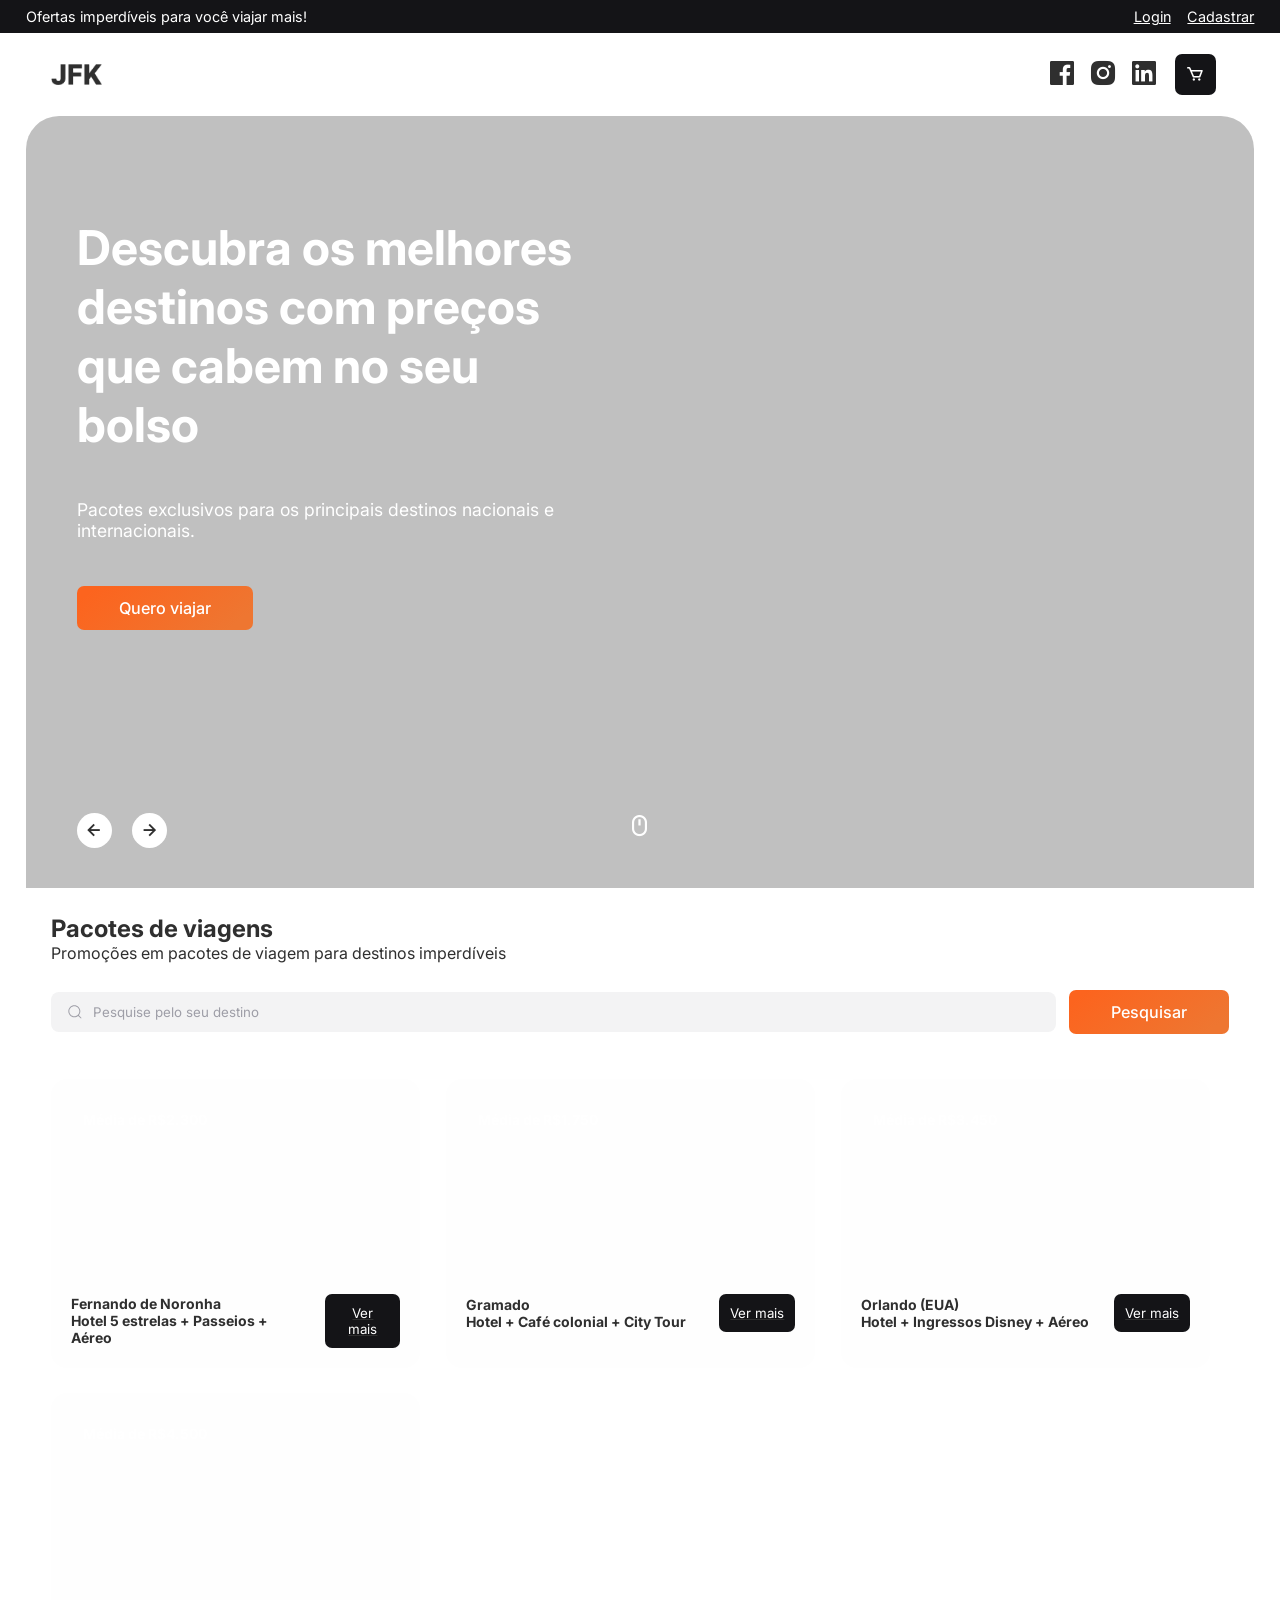
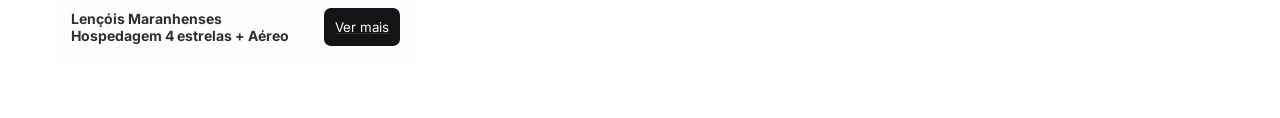
==== commit 65b05fc4: "feat: adiciona nova página de visualização para o pacote Lençóis Maranhenses e atualiza o layout do " ====
--- a/index.html
+++ b/index.html
@@ -147,6 +147,26 @@
 							</a>
 						</footer>
 					</article>
+					<article class="card">
+						<section class="card__hero" style="background: url('https://imgs.search.brave.com/-RIhngOzSOD-3yl-fN3BTu8agqZ32JuTmq4xfdWPWJM/rs:fit:860:0:0:0/g:ce/aHR0cHM6Ly93d3cu/Y3ZjLmNvbS5ici9k/aWNhcy1kZS12aWFn/ZW0vd3AtY29udGVu/dC91cGxvYWRzLzIw/MjEvMDgvTGVuY29p/cy1NYXJhbmhlbnNl/cy0tMTE3MHg2NTAu/anBn') no-repeat center center; background-size: cover;">
+							<div class="card__hero-header">
+								<span>Média de R$4.500</span>
+							</div>
+						</section>
+						<footer class="card__footer">
+							<div class="card__job-summary">
+								<div class="card__job">
+									<p class="card__job-title">
+										Lençóis Maranhenses<br />
+										Hospedagem 4 estrelas + Aéreo
+									</p>
+								</div>
+							</div>
+							<a href="/product-view-lencois.html">
+								<button class="button default">Ver mais</button>
+							</a>
+						</footer>
+					</article>
 				</div>
 			</section>
 		</main>
--- a/assets/home.css
+++ b/assets/home.css
@@ -89,7 +89,6 @@
 .cards-list {
 	display: flex;
 	flex-wrap: wrap;
-	justify-content: space-between;
 	gap: 2vw;
 	margin-top: 5vh;
 }
@@ -111,7 +110,7 @@
 }
 
 .card {
-	width: min(300px, 100%);
+	width: min(393px, 100%);
 	background-color: #fefefe;
 	border-radius: 1rem;
 	padding: 0.5rem;
